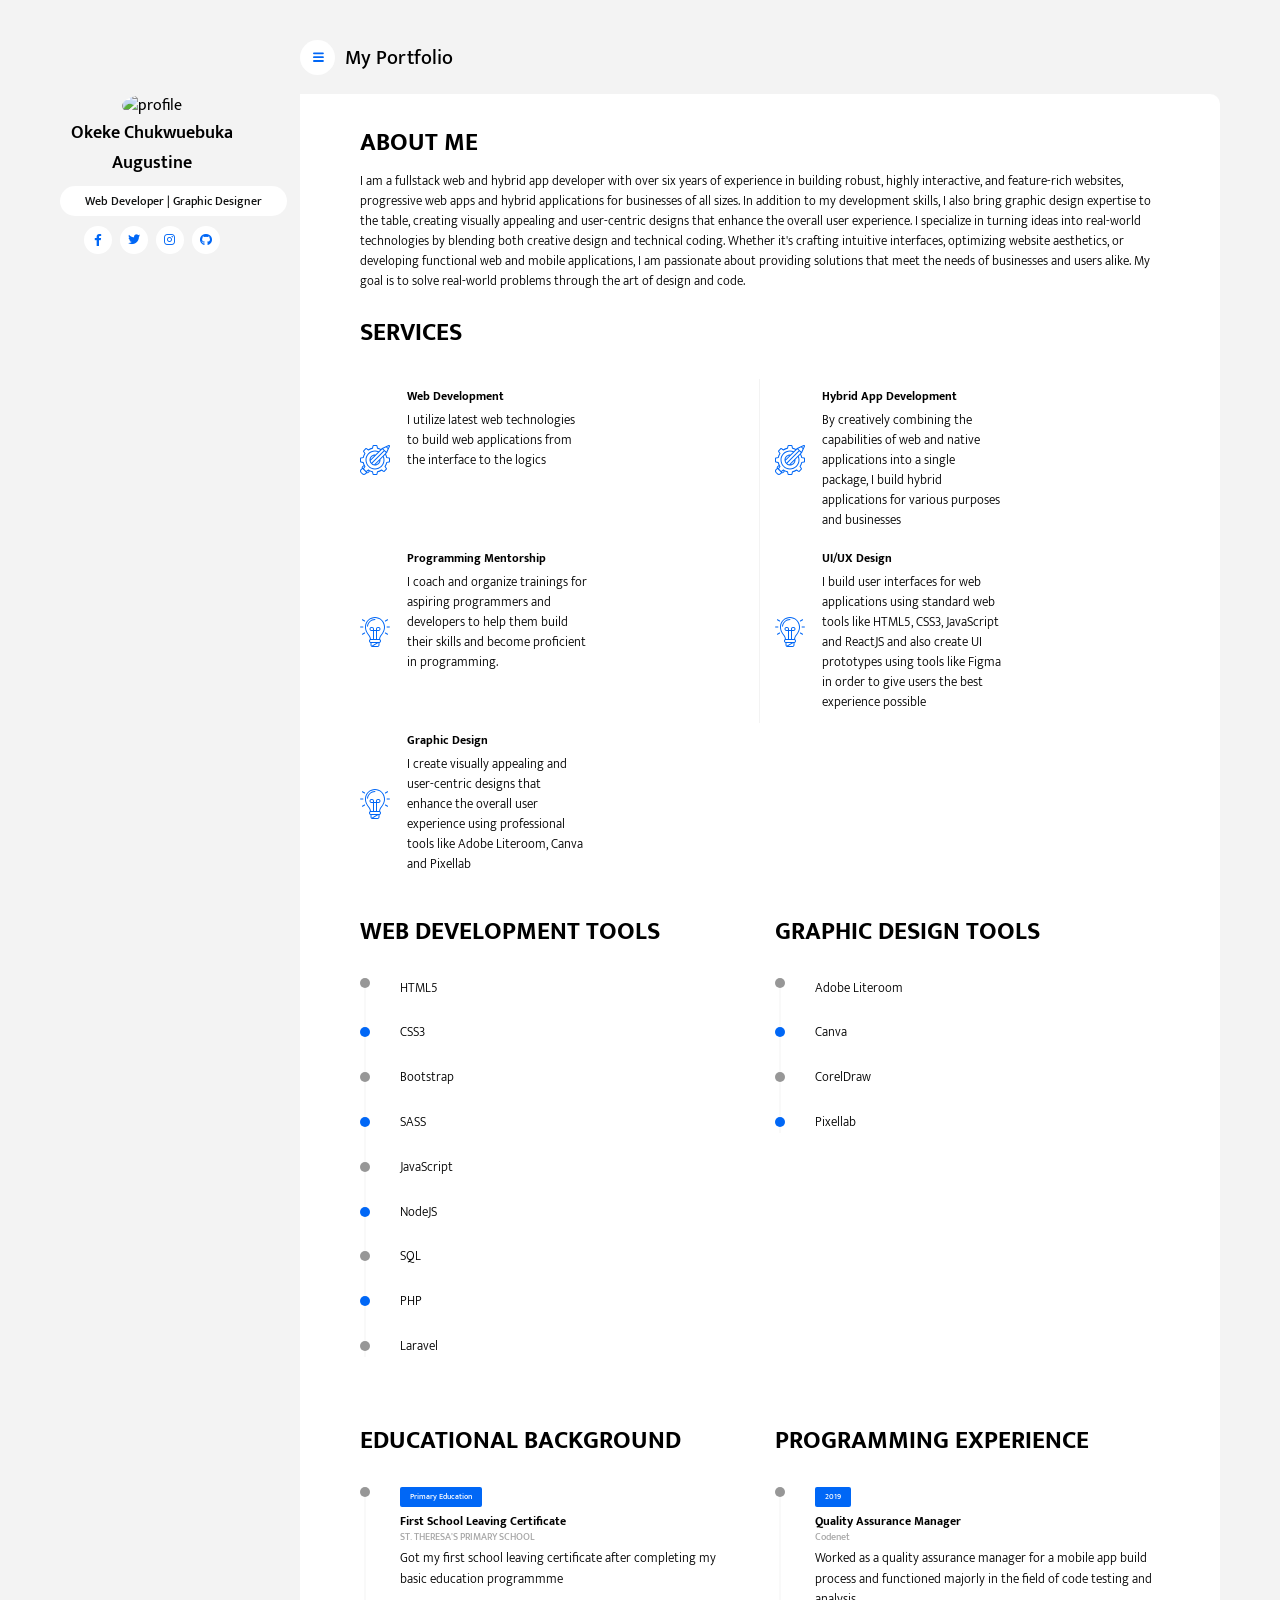
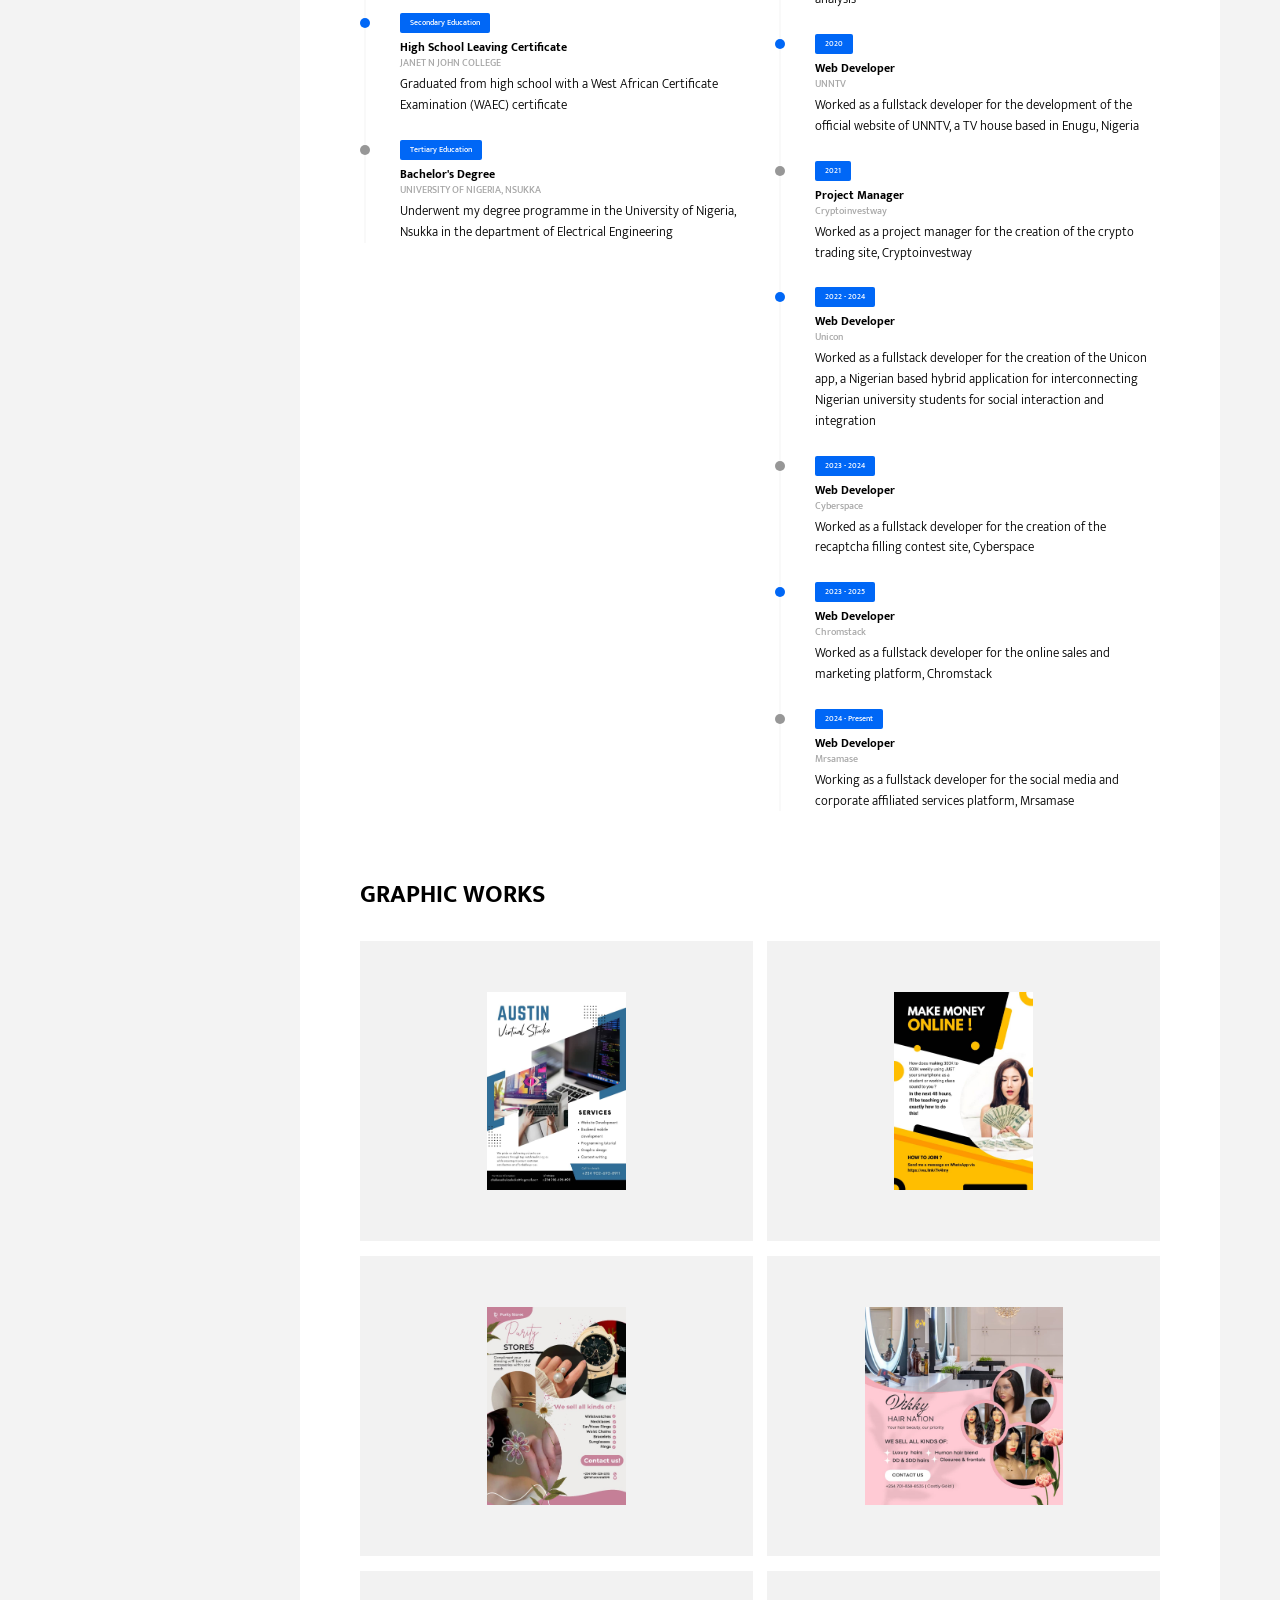
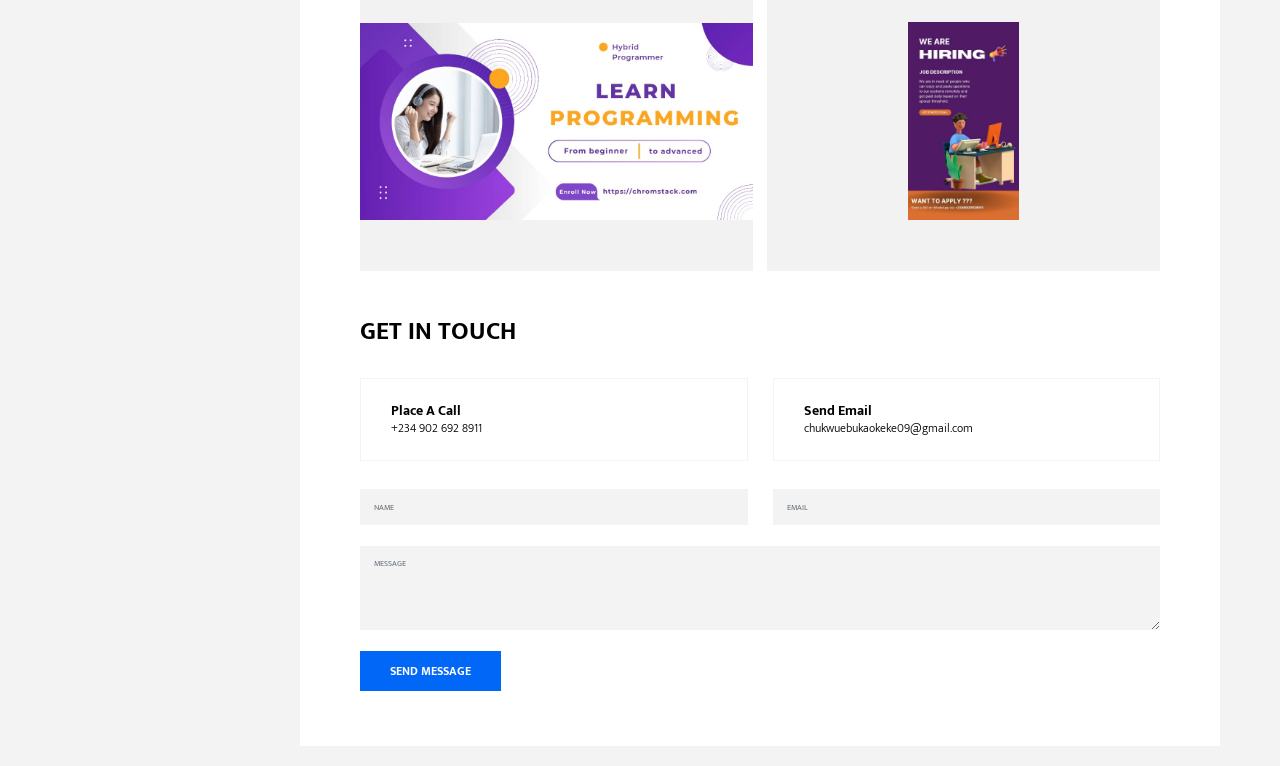
==== index.html @ deeb9d6b "Update index.html Updated minor details based on latest events" ====
<!DOCTYPE html>
<html lang="en">
<head>
    <meta charset="UTF-8">
    <meta name="viewport" content="width=device-width, initial-scale=1.0">
    <meta http-equiv="X-UA-Compatible" content="ie=edge">
    <title>Professional Portfolio</title>
    <link href="https://fonts.googleapis.com/css?family=Mukta:300,400,500,600,700&display=swap" rel="stylesheet">
    <link rel="stylesheet" href="https://cdnjs.cloudflare.com/ajax/libs/font-awesome/6.0.0-beta3/css/all.min.css">
    <link rel="stylesheet" href="assets/css/live-resume.css">
</head>
<body>
    <header>
        <!--<nav class="collapsible-nav" id="collapsible-nav">
            <a href="#!" class="nav-link active">PORTFOLIO</a>
            <a href="contact.html" class="nav-link">CONTACT</a>
        </nav>-->
        <button class="btn btn-menu-toggle btn-white rounded-circle" data-toggle="collapsible-nav"
            data-target="collapsible-nav"><img src="assets/images/hamburger.svg" alt="hamburger">
        </button>
        <h5>My Portfolio</h5>
    </header>
    <div class="content-wrapper">
        <aside>
            <div class="profile-img-wrapper">
                <img src="assets/images/profile.JPG" alt="profile">
            </div>
            <h1 class="profile-name">Okeke Chukwuebuka Augustine</h1>
            <div class="text-center">
                <span class="badge badge-white badge-pill profile-designation">Web Developer | Graphic Designer</span>
            </div>
            <nav class="social-links">
                <a href="https://www.facebook.com/chukwuebuka.okeke.7773?mibextid=ZbWKwL" class="social-link"><i class="fab fa-facebook-f"></i></a>
                <a href="https://x.com/iamaustin001?t=Gin5AHDVWJRyd0cVhaD4FA&s=08" class="social-link"><i class="fab fa-twitter"></i></a>
                <a href="https://www.instagram.com/austin_ads_?igsh=MW15Mmxmc3Jwc2JnMw==" class="social-link"><i class="fab fa-instagram"></i></a>
                <a href="https://d-exceptional.github.io/portfolio" class="social-link"><i class="fab fa-github"></i></a>
            </nav>
        </aside>
        <main>
            <section class="intro-section">
                <h2 class="section-title">About Me</h2>
                <p>
                    I am a fullstack web and hybrid app developer with over six years of experience in building robust, highly
                    interactive, and feature-rich websites, progressive web apps and hybrid applications for businesses of all sizes. In
                    addition to my development skills, I also bring graphic design expertise to the table, creating visually appealing and
                    user-centric designs that enhance the overall user experience.
                    
                    I specialize in turning ideas into real-world technologies by blending both creative design and technical coding.
                    Whether it's crafting intuitive interfaces, optimizing website aesthetics, or developing functional web and mobile
                    applications, I am passionate about providing solutions that meet the needs of businesses and users alike. My goal is to
                    solve real-world problems through the art of design and code.
               </p>
            </section>
            <section class="services-section">
                <!--<h6 class="section-subtitle">WHAT I DO</h6>-->
                <h2 class="section-title">SERVICES</h2>
                <div class="row">
                    <div class="media service-card col-lg-6">
                        <div class="service-icon">
                            <img src="assets/images/002-development.svg" alt="bulb">
                        </div>
                        <div class="media-body">
                            <h5 class="service-title">Web Development</h5>
                            <p class="service-description" style="font-size: 13px !important;">
                                I utilize latest web technologies to build web applications from the interface to the logics
            
                            </p>
                        </div>
                    </div>
                    <div class="media service-card col-lg-6">
                        <div class="service-icon">
                            <img src="assets/images/002-development.svg" alt="development">
                        </div>
                        <div class="media-body">
                            <h5 class="service-title">Hybrid App Development</h5>
                            <p class="service-description" style="font-size: 13px !important;">
                                By creatively combining the capabilities of web and native applications into a single package, I
                                build hybrid applications for various
                                purposes and businesses
                            </p>
                        </div>
                    </div>
                    <div class="media service-card col-lg-6">
                        <div class="service-icon">
                            <img src="assets/images/003-idea.svg" alt="development">
                        </div>
                        <div class="media-body">
                            <h5 class="service-title">Programming Mentorship</h5>
                            <p class="service-description" style="font-size: 13px !important;">
                                I coach and organize trainings for aspiring programmers and developers
                                to help them build their skills and become proficient in programming.
                            </p>
                        </div>
                    </div>
                    <div class="media service-card col-lg-6">
                        <div class="service-icon">
                            <img src="assets/images/003-idea.svg" alt="bulb">
                        </div>
                        <div class="media-body">
                            <h5 class="service-title">UI/UX Design</h5>
                            <p class="service-description" style="font-size: 13px !important;">
                                I build user interfaces for web applications using standard web tools like HTML5, CSS3, JavaScript
                                and ReactJS and also create
                                UI prototypes using tools like Figma in order to give users the best experience possible
                            </p>
                        </div>
                    </div>
                    <div class="media service-card col-lg-6">
                        <div class="service-icon">
                            <img src="assets/images/003-idea.svg" alt="bulb">
                        </div>
                        <div class="media-body">
                            <h5 class="service-title">Graphic Design</h5>
                            <p class="service-description" style="font-size: 13px !important;">
                                I create visually appealing and
                                user-centric designs that enhance the overall user experience using professional tools like Adobe
                                Literoom, Canva and Pixellab
                            </p>
                        </div>
                    </div>
                </div>
            </section>
            <section class="resume-section">
                <div class="row">
                    <div class="col-lg-6">
                        <h2 class="section-title">Web Development Tools</h2>
                        <ul class="time-line">
                            <li class="time-line-item">
                                <p class="time-line-item-content" style="font-size: 13px !important;">
                                  HTML5
                                </p>
                            </li>
                            <li class="time-line-item">
                                <p class="time-line-item-content" style="font-size: 13px !important;">
                                  CSS3
                                </p>
                            </li>
                            <li class="time-line-item">
                                <p class="time-line-item-content" style="font-size: 13px !important;">
                                   Bootstrap
                                </p>
                            </li>
                            <li class="time-line-item">
                                <p class="time-line-item-content" style="font-size: 13px !important;">
                                    SASS
                                </p>
                            </li>
                            <li class="time-line-item">
                                <p class="time-line-item-content" style="font-size: 13px !important;">
                                    JavaScript
                                </p>
                            </li>
                            <li class="time-line-item">
                                <p class="time-line-item-content" style="font-size: 13px !important;">
                                    NodeJS
                                </p>
                            </li>
                            <li class="time-line-item">
                                <p class="time-line-item-content" style="font-size: 13px !important;">
                                    SQL
                                </p>
                            </li>
                            <li class="time-line-item">
                                <p class="time-line-item-content" style="font-size: 13px !important;">
                                    PHP
                                </p>
                            </li>
                            <li class="time-line-item">
                                <p class="time-line-item-content" style="font-size: 13px !important;">
                                    Laravel
                                </p>
                            </li>
                        </ul>
                    </div>
                    <div class="col-lg-6">
                        <h2 class="section-title">Graphic Design Tools</h2>
                        <ul class="time-line">
                            <li class="time-line-item">
                                <p class="time-line-item-content" style="font-size: 13px !important;">
                                    Adobe Literoom
                                </p>
                            </li>
                            <li class="time-line-item">
                                <p class="time-line-item-content" style="font-size: 13px !important;">
                                    Canva
                                </p>
                            </li>
                            <li class="time-line-item">
                                <p class="time-line-item-content" style="font-size: 13px !important;">
                                   CorelDraw
                                </p>
                            </li>
                            <li class="time-line-item">
                                <p class="time-line-item-content" style="font-size: 13px !important;">
                                   Pixellab
                                </p>
                            </li>
                        </ul>
                    </div>
                </div>
            </section>
            <section class="resume-section">
                <div class="row">
                    <div class="col-lg-6">
                        <!--<h6 class="section-subtitle">RESUME</h6>-->
                        <h2 class="section-title">EDUCATIONAL Background</h2>
                        <ul class="time-line">
                            <li class="time-line-item">
                                <span class="badge badge-primary">Primary Education</span>
                                <h6 class="time-line-item-title">First School Leaving Certificate</h6>
                                <p class="time-line-item-subtitle">ST. THERESA'S PRIMARY SCHOOL</p>
                                <p class="time-line-item-content"  style="font-size: 13px !important;">
                                   Got my first school leaving certificate after
                                  completing my basic education programmme
                                </p>
                            </li>
                            <li class="time-line-item">
                                <span class="badge badge-primary">Secondary Education</span>
                                <h6 class="time-line-item-title">High School Leaving Certificate</h6>
                                <p class="time-line-item-subtitle">JANET N JOHN COLLEGE</p>
                                <p class="time-line-item-content"  style="font-size: 13px !important;">
                                   Graduated from high school with a West African Certificate
                                   Examination (WAEC) certificate
                                </p>
                            </li>
                            <li class="time-line-item">
                                <span class="badge badge-primary">Tertiary Education</span>
                                <h6 class="time-line-item-title">Bachelor's Degree</h6>
                                <p class="time-line-item-subtitle">UNIVERSITY OF NIGERIA, NSUKKA</p>
                                <p class="time-line-item-content"  style="font-size: 13px !important;">
                                   Underwent my degree programme in the 
                                   University of Nigeria, Nsukka in the department of Electrical Engineering
                                </p>
                            </li>
                        </ul>
                    </div>
                    <div class="col-lg-6">
                        <!--<h6 class="section-subtitle">RESUME</h6>-->
                        <h2 class="section-title">Programming Experience</h2>
                        <ul class="time-line">
                            <li class="time-line-item">
                                <span class="badge badge-primary">2019</span>
                                <h6 class="time-line-item-title">Quality Assurance Manager</h6>
                                <p class="time-line-item-subtitle">Codenet</p>
                                <p class="time-line-item-content" style="font-size: 13px !important;">
                                   Worked as a quality assurance manager for a mobile app build process
                                   and functioned majorly in the field of code testing and analysis
                               </p>
                            </li>
                            <li class="time-line-item">
                                <span class="badge badge-primary">2020</span>
                                <h6 class="time-line-item-title">Web Developer</h6>
                                <p class="time-line-item-subtitle">UNNTV</p>
                                <p class="time-line-item-content"  style="font-size: 13px !important;">
                                  Worked as a fullstack developer for the development of the 
                                  official website of UNNTV, a TV house based in Enugu, Nigeria
                                </p>
                            </li>
                            <li class="time-line-item">
                                <span class="badge badge-primary">2021</span>
                                <h6 class="time-line-item-title">Project Manager</h6>
                                <p class="time-line-item-subtitle">Cryptoinvestway</p>
                                <p class="time-line-item-content"  style="font-size: 13px !important;">
                                   Worked as a project manager for the creation of the crypto trading
                                   site, Cryptoinvestway
                                </p>
                            </li>
                            <li class="time-line-item">
                                <span class="badge badge-primary">2022 - 2024</span>
                                <h6 class="time-line-item-title">Web Developer</h6>
                                <p class="time-line-item-subtitle">Unicon</p>
                                <p class="time-line-item-content" style="font-size: 13px !important;">
                                    Worked as a fullstack developer for the creation of the Unicon app,
                                    a Nigerian based hybrid application for interconnecting Nigerian
                                    university students for social interaction and integration
                                </p>
                            </li>
                            <li class="time-line-item">
                                <span class="badge badge-primary">2023 - 2024</span>
                                <h6 class="time-line-item-title">Web Developer</h6>
                                <p class="time-line-item-subtitle">Cyberspace</p>
                                <p class="time-line-item-content"  style="font-size: 13px !important;">
                                    Worked as a fullstack developer for the creation of the 
                                    recaptcha filling contest site, Cyberspace
                                </p>
                            </li>
                            <li class="time-line-item">
                                <span class="badge badge-primary">2023 - 2025</span>
                                <h6 class="time-line-item-title">Web Developer</h6>
                                <p class="time-line-item-subtitle">Chromstack</p>
                                <p class="time-line-item-content" style="font-size: 13px !important;">
                                    Worked as a fullstack developer for the online sales and marketing platform, Chromstack
                                </p>
                            </li>
                            <li class="time-line-item">
                                <span class="badge badge-primary">2024 - Present</span>
                                <h6 class="time-line-item-title">Web Developer</h6>
                                <p class="time-line-item-subtitle">Mrsamase</p>
                                <p class="time-line-item-content" style="font-size: 13px !important;">
                                    Working as a fullstack developer for the social media and corporate affiliated services platform, Mrsamase
                                </p>
                            </li>
                        </ul>
                    </div>
                </div>
            </section>
            <section class="portfolio-section">
                <h2 class="section-title">Graphic WORKS</h2>
                <div class="portfolio-wrapper">
                    <figure class="portfolio-item hover-box">
                        <img src="assets/images/design-1.jpeg" alt="project" class="portfolio-item-img">
                        <figcaption class="portfolio-item-details overlay">
                            <h5 class="portfolio-item-title">PROJECT 01</h5>
                            <p class="portfolio-item-description">Branding, Services</p>
                        </figcaption>
                    </figure>
                    <figure class="portfolio-item hover-box">
                        <img src="assets/images/design-2.jpeg" alt="project" class="portfolio-item-img">
                        <figcaption class="portfolio-item-details overlay">
                            <h5 class="portfolio-item-title">PROJECT 02</h5>
                            <p class="portfolio-item-description">Branding, Marketing</p>
                        </figcaption>
                    </figure>
                    <figure class="portfolio-item hover-box">
                        <img src="assets/images/design-3.jpeg" alt="project" class="portfolio-item-img">
                        <figcaption class="portfolio-item-details overlay">
                            <h5 class="portfolio-item-title">PROJECT 03</h5>
                            <p class="portfolio-item-description">Branding, Accessories</p>
                        </figcaption>
                    </figure>
                    <figure class="portfolio-item hover-box">
                        <img src="assets/images/design-4.jpeg" alt="project" class="portfolio-item-img">
                        <figcaption class="portfolio-item-details overlay">
                            <h5 class="portfolio-item-title">PROJECT 04</h5>
                            <p class="portfolio-item-description">Branding, Hairs</p>
                        </figcaption>
                    </figure>
                    <figure class="portfolio-item hover-box">
                        <img src="assets/images/design-5.jpeg" alt="project" class="portfolio-item-img">
                        <figcaption class="portfolio-item-details overlay">
                            <h5 class="portfolio-item-title">PROJECT 05</h5>
                            <p class="portfolio-item-description">Branding, Tech</p>
                        </figcaption>
                    </figure>
                    <figure class="portfolio-item hover-box">
                        <img src="assets/images/design-6.jpeg" alt="project" class="portfolio-item-img">
                        <figcaption class="portfolio-item-details overlay">
                            <h5 class="portfolio-item-title">PROJECT 06</h5>
                            <p class="portfolio-item-description">Branding, Job</p>
                        </figcaption>
                    </figure>
                </div>
            </section>
            <section class="contact-section">
                <h2 class="section-title">GET IN TOUCH</h2>
                <div class="contact-cards-wrapper">
                    <div class="contact-card">
                        <h6 class="contact-card-title">Place A Call</h6>
                        <p class="contact-card-content">+234 902 692 8911</p>
                    </div>
                    <div class="contact-card">
                        <h6 class="contact-card-title">Send Email</h6>
                        <p class="contact-card-content">chukwuebukaokeke09@gmail.com</p>
                    </div>
                </div>
                <form action="#!" class="contact-form">
                    <div class="form-group form-group-name">
                      <label for="name" class="sr-only">Name</label>
                      <input type="text" name="name" id="name" class="form-control" placeholder="NAME">
                    </div>
                    <div class="form-group form-group-email">
                        <label for="email" class="sr-only">Email</label>
                        <input type="email" name="email" id="email" class="form-control" placeholder="EMAIL">
                    </div>
                    <div class="form-group">
                        <label for="message" class="sr-only">Message</label>
                        <textarea name="message" id="message" class="form-control" placeholder="MESSAGE" rows="5"></textarea>
                    </div>
                    <button type="submit" class="btn btn-primary form-submit-btn">SEND MESSAGE</button>
                </form>
            </section>
            <!--<footer>Live Resume @ <a href="https://www.bootstrapdash.com" target="_blank" rel="noopener noreferrer">BootstrapDash</a>. All Rights Reserved 2020</footer>-->
        </main>
    </div>
    <script src="https://code.jquery.com/jquery-3.6.0.min.js"></script>
    <script src="https://cdnjs.cloudflare.com/ajax/libs/popper.js/2.11.6/umd/popper.min.js"></script>
    <script src="https://stackpath.bootstrapcdn.com/bootstrap/4.5.2/js/bootstrap.min.js"></script>
    <script src="assets/js/live-resume.js"></script>
</body>

</html>
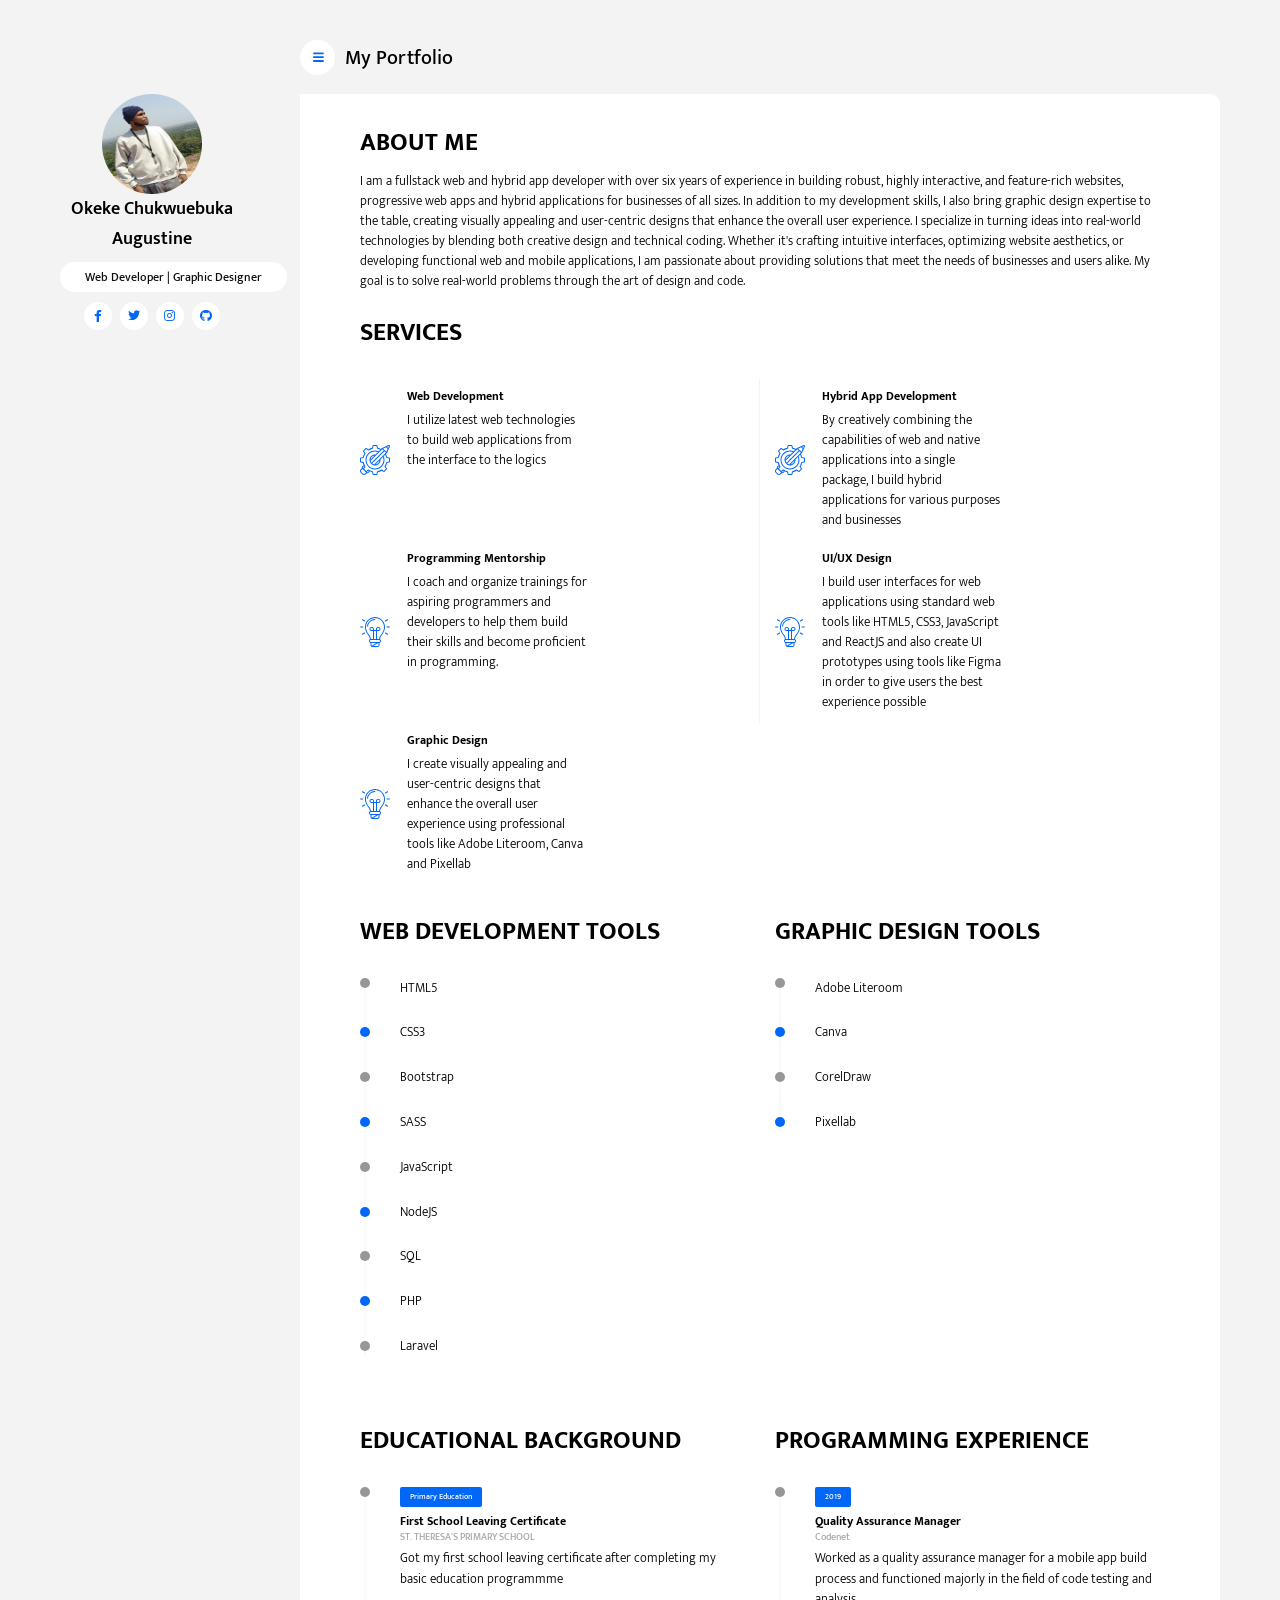
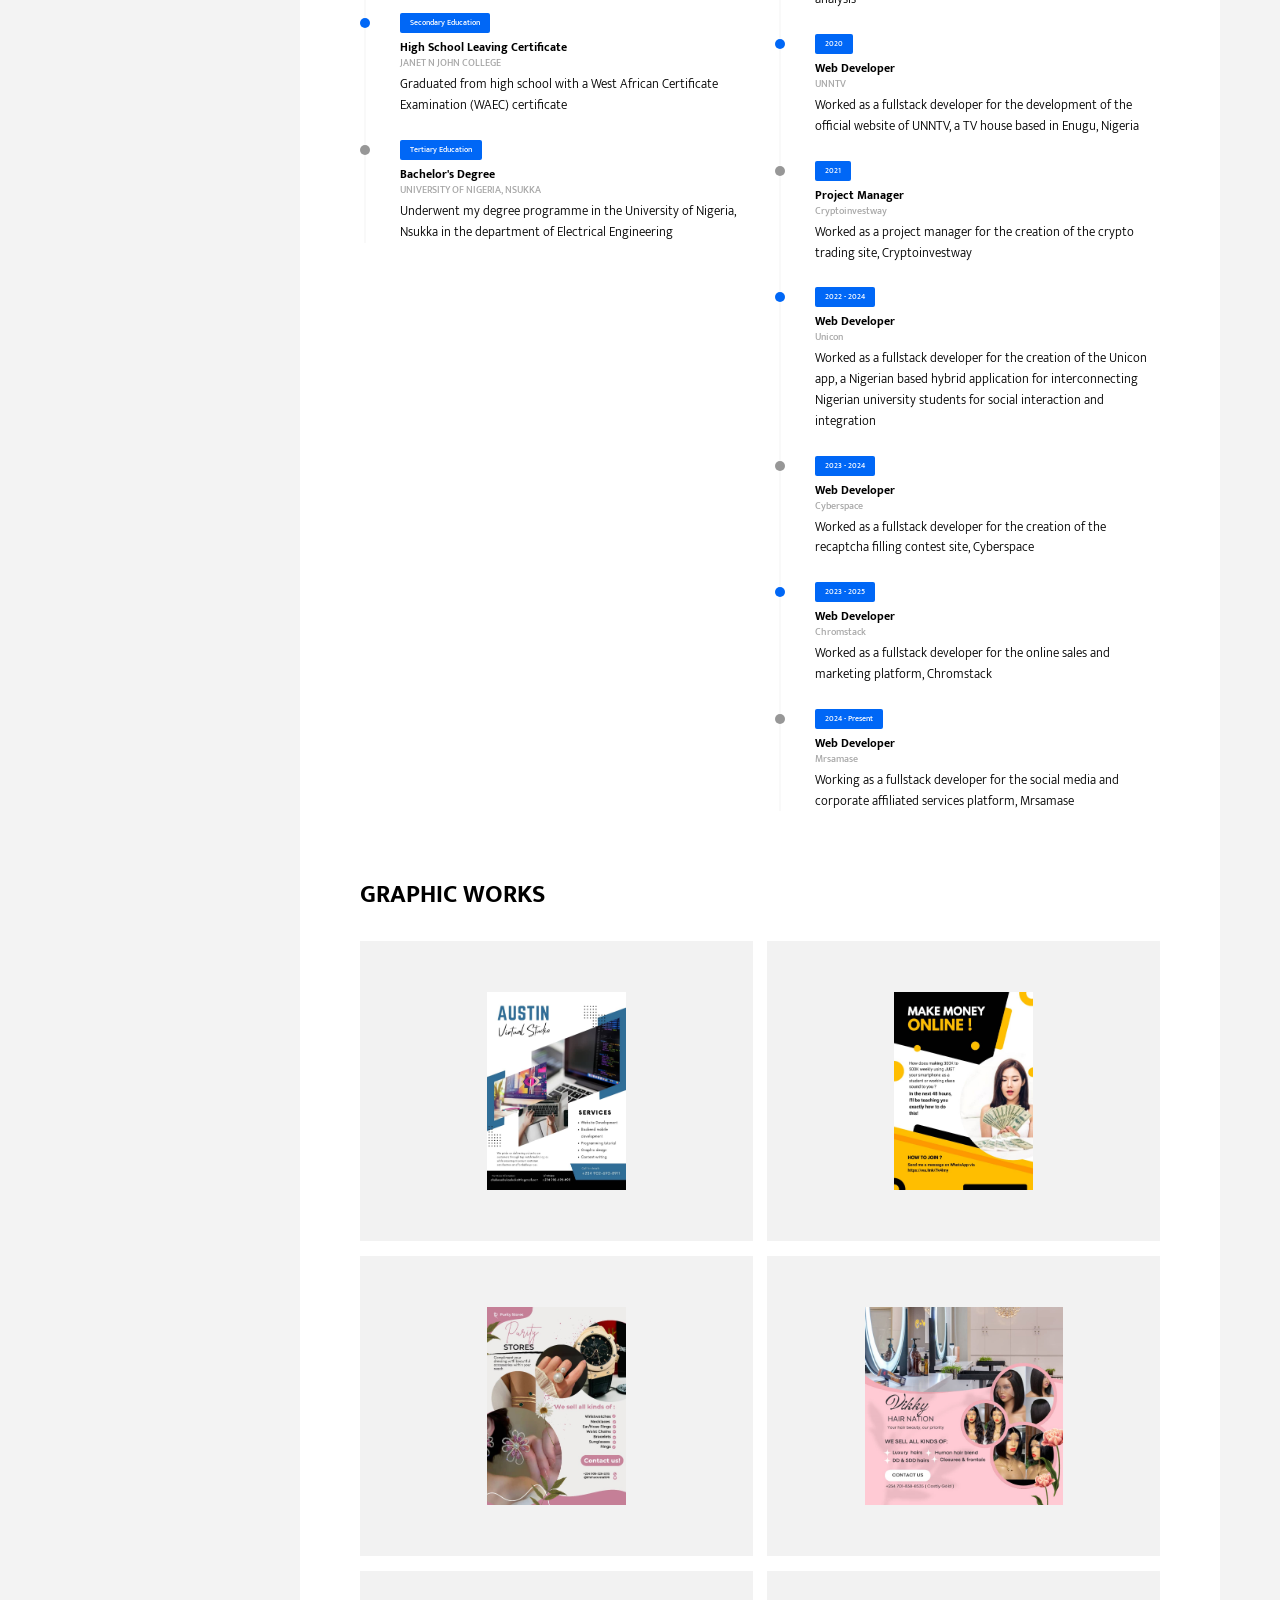
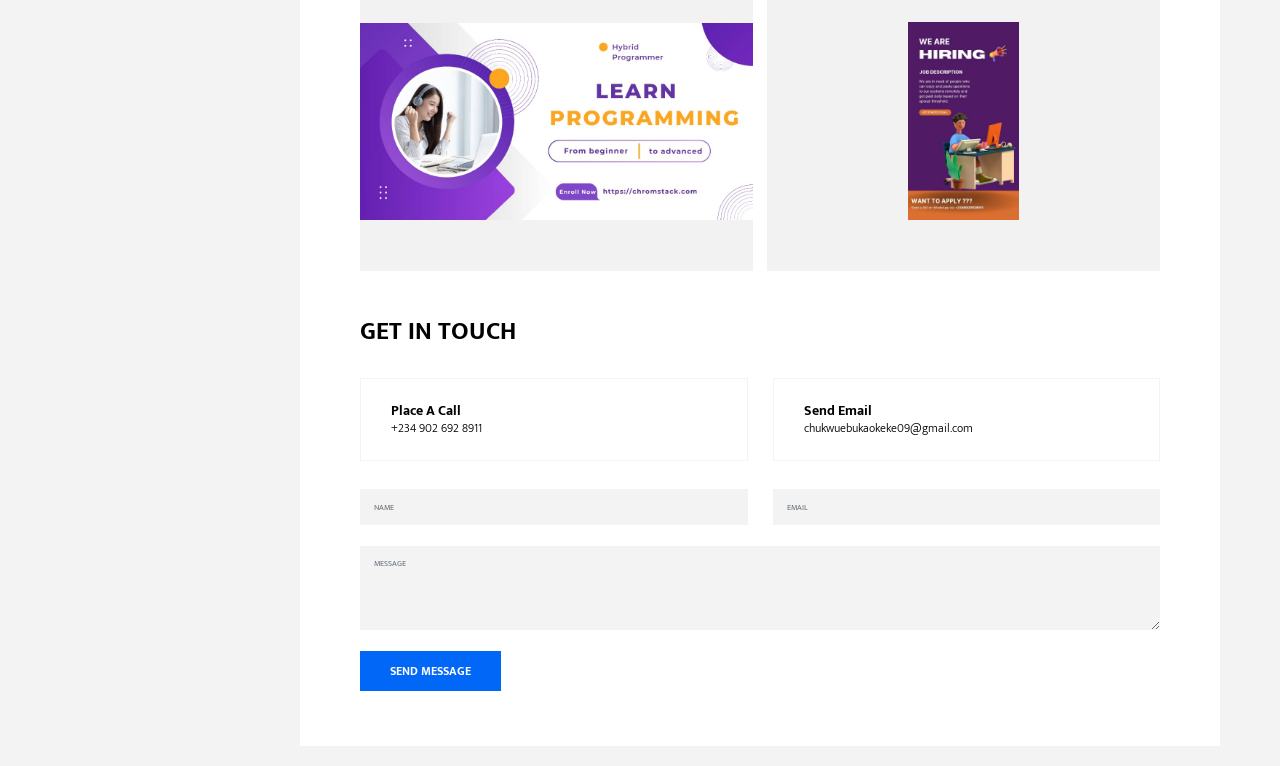
==== commit 5c038185: "Update index.html Minor fix on filename" ====
--- a/index.html
+++ b/index.html
@@ -23,7 +23,7 @@
     <div class="content-wrapper">
         <aside>
             <div class="profile-img-wrapper">
-                <img src="assets/images/profile.JPG" alt="profile">
+                <img src="assets/images/profile.jpg" alt="profile">
             </div>
             <h1 class="profile-name">Okeke Chukwuebuka Augustine</h1>
             <div class="text-center">
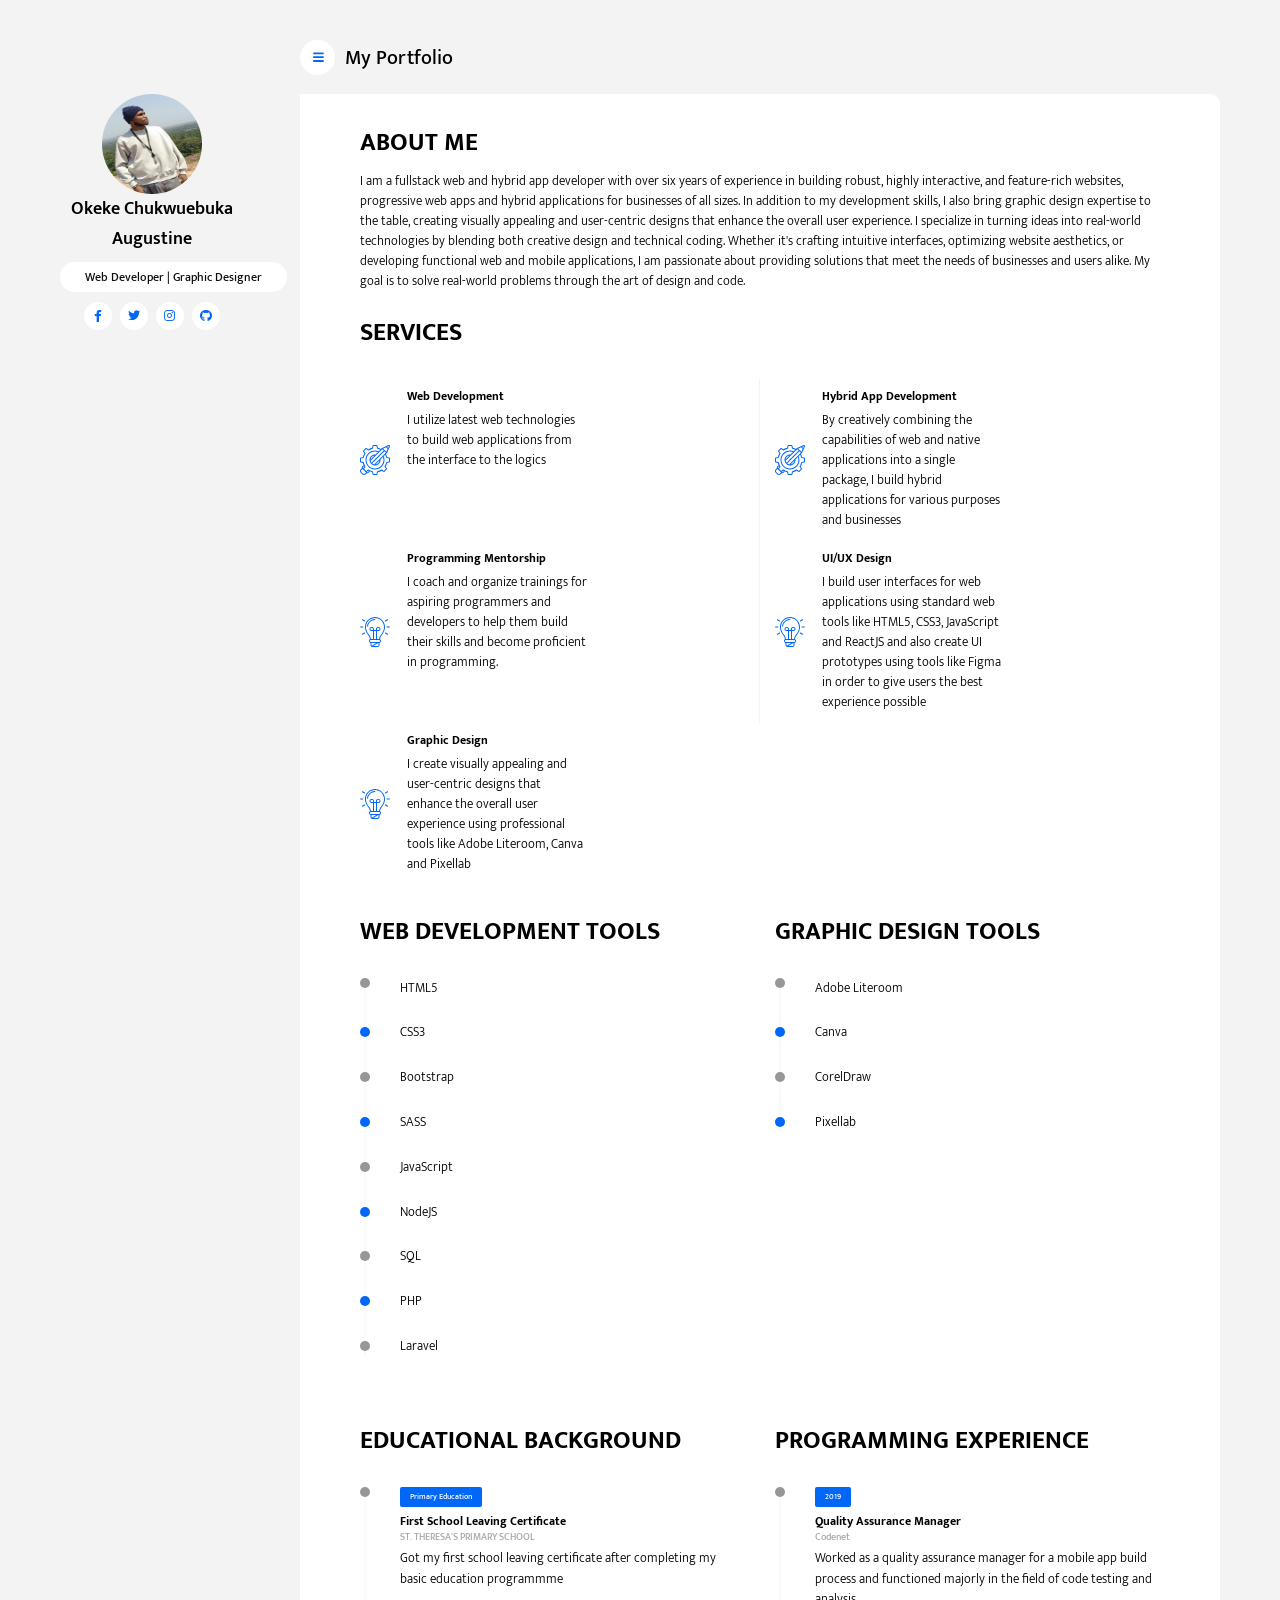
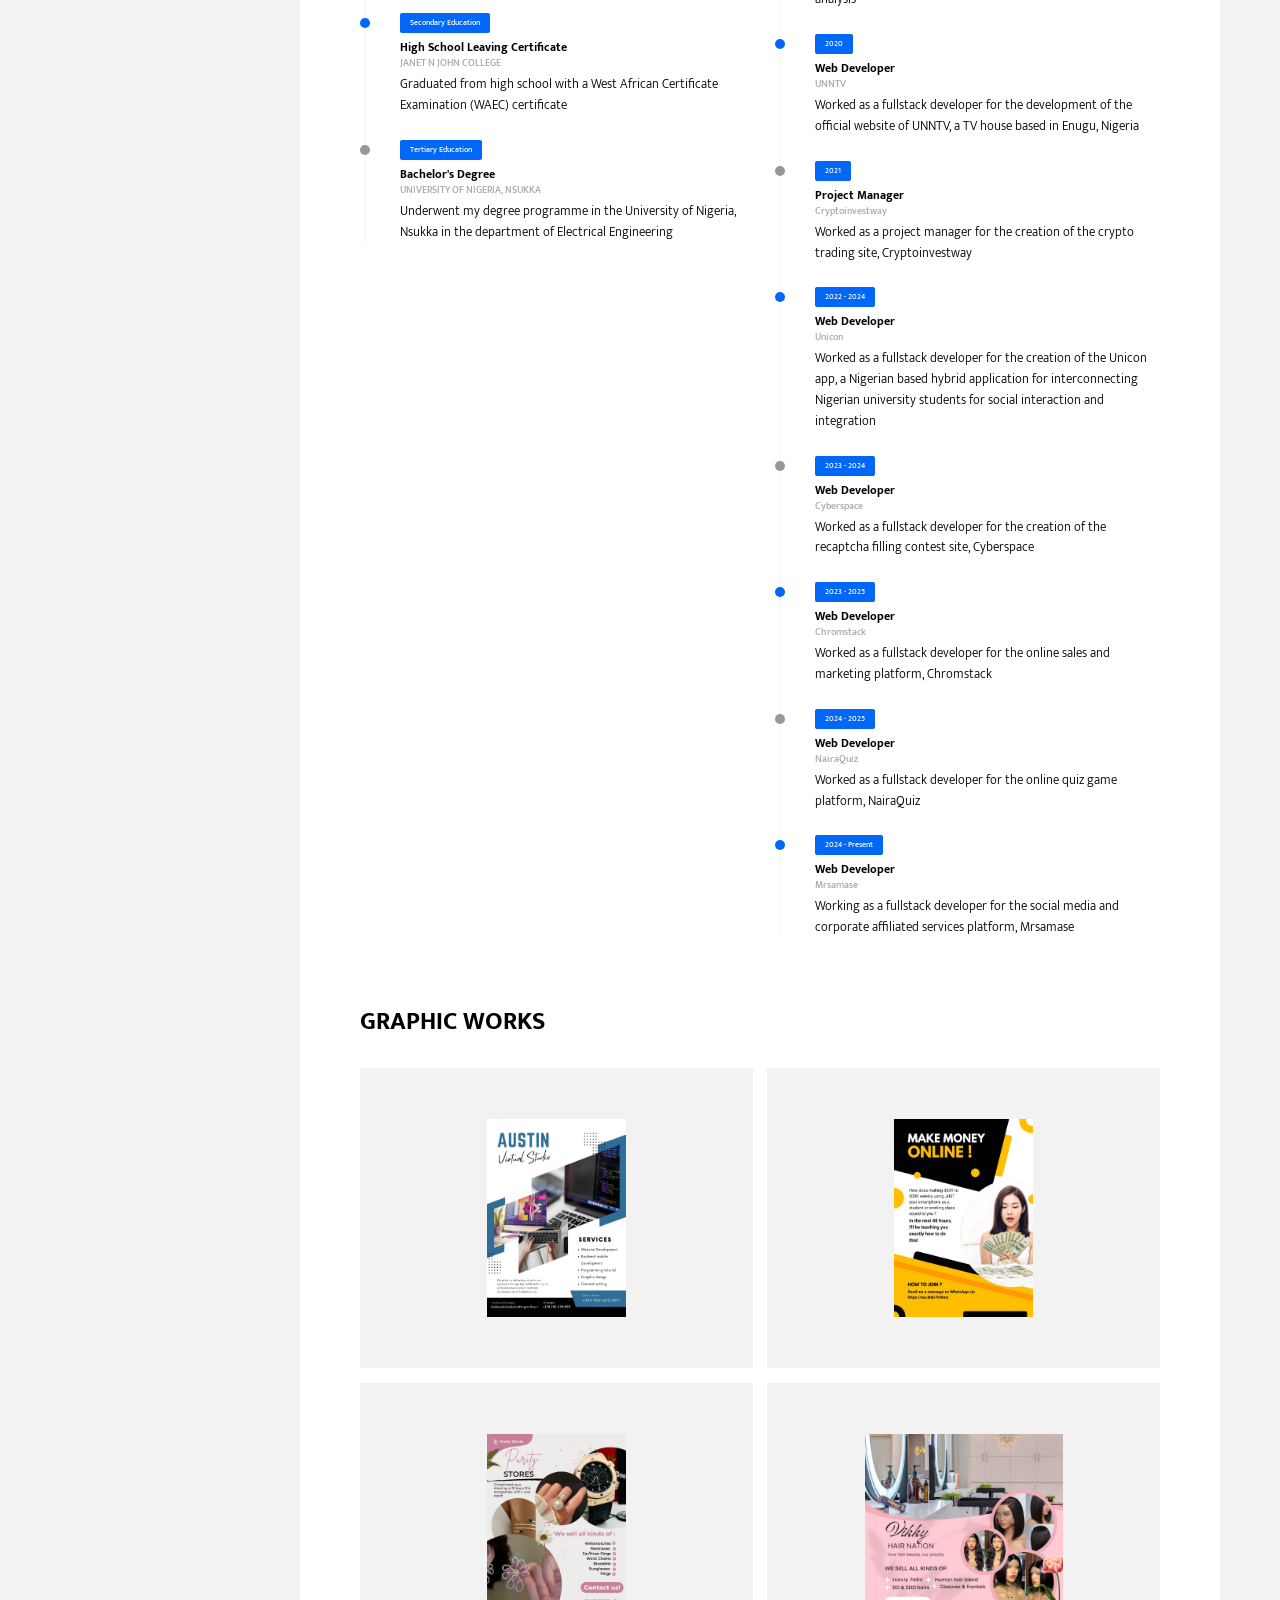
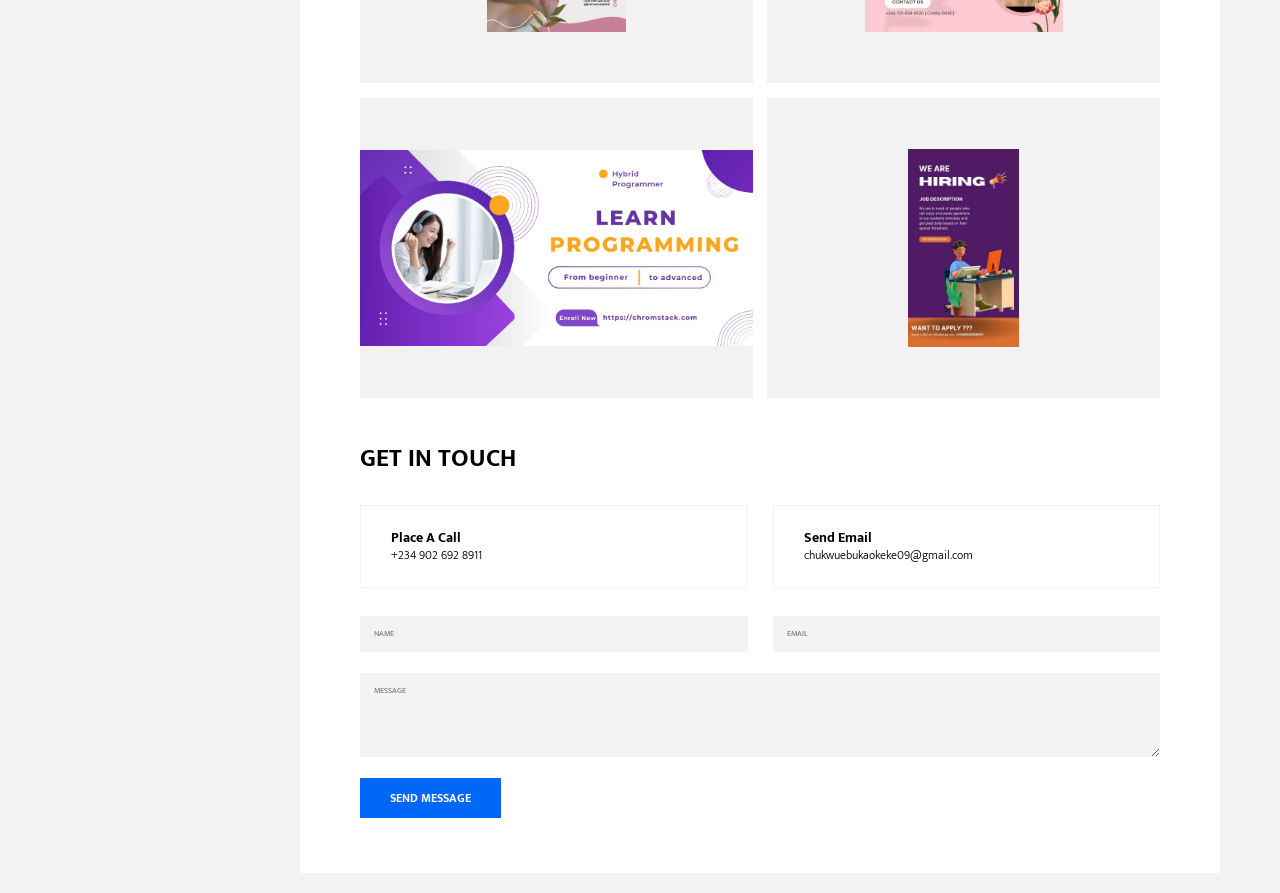
==== commit ae8f20d3: "Update index.html Minor work update" ====
--- a/index.html
+++ b/index.html
@@ -292,6 +292,14 @@
                                     Worked as a fullstack developer for the online sales and marketing platform, Chromstack
                                 </p>
                             </li>
+                             <li class="time-line-item">
+                                <span class="badge badge-primary">2024 - 2025</span>
+                                <h6 class="time-line-item-title">Web Developer</h6>
+                                <p class="time-line-item-subtitle">NairaQuiz</p>
+                                <p class="time-line-item-content" style="font-size: 13px !important;">
+                                    Worked as a fullstack developer for the online quiz game platform, NairaQuiz
+                                </p>
+                            </li>
                             <li class="time-line-item">
                                 <span class="badge badge-primary">2024 - Present</span>
                                 <h6 class="time-line-item-title">Web Developer</h6>
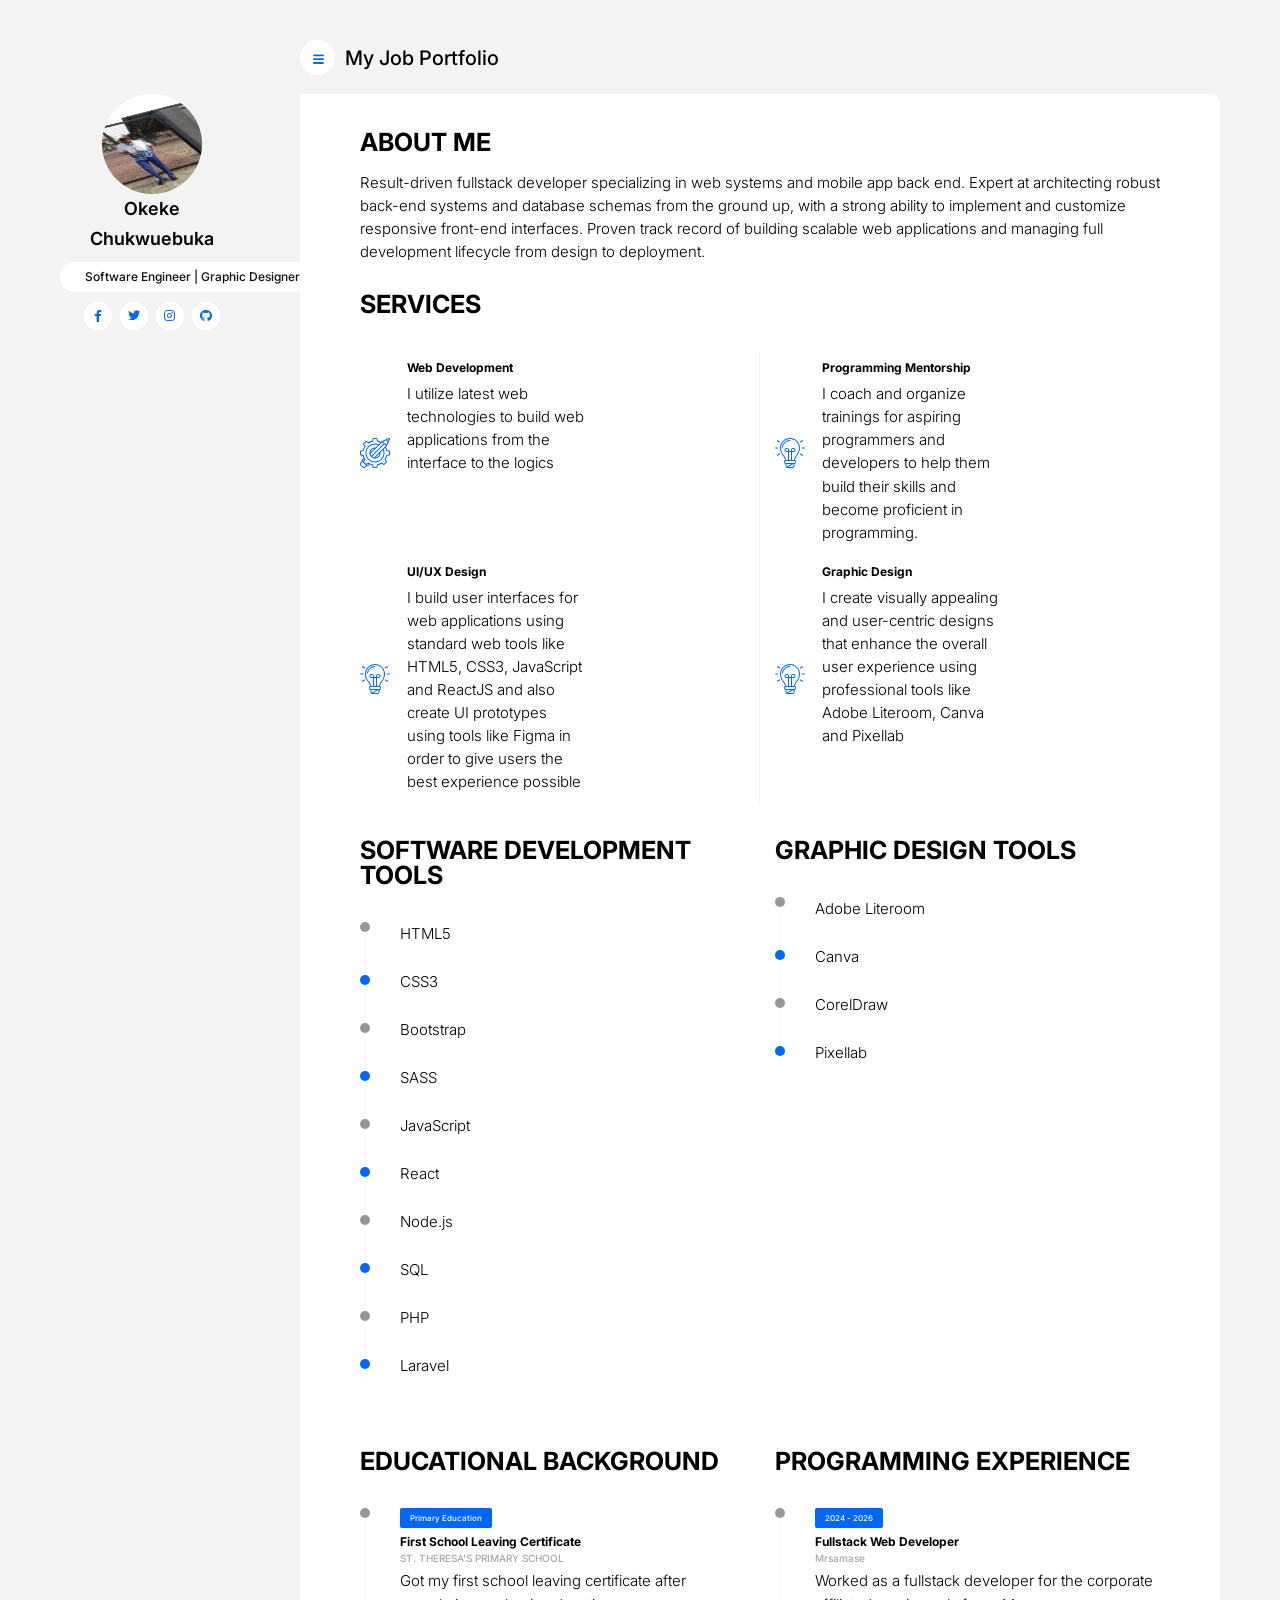
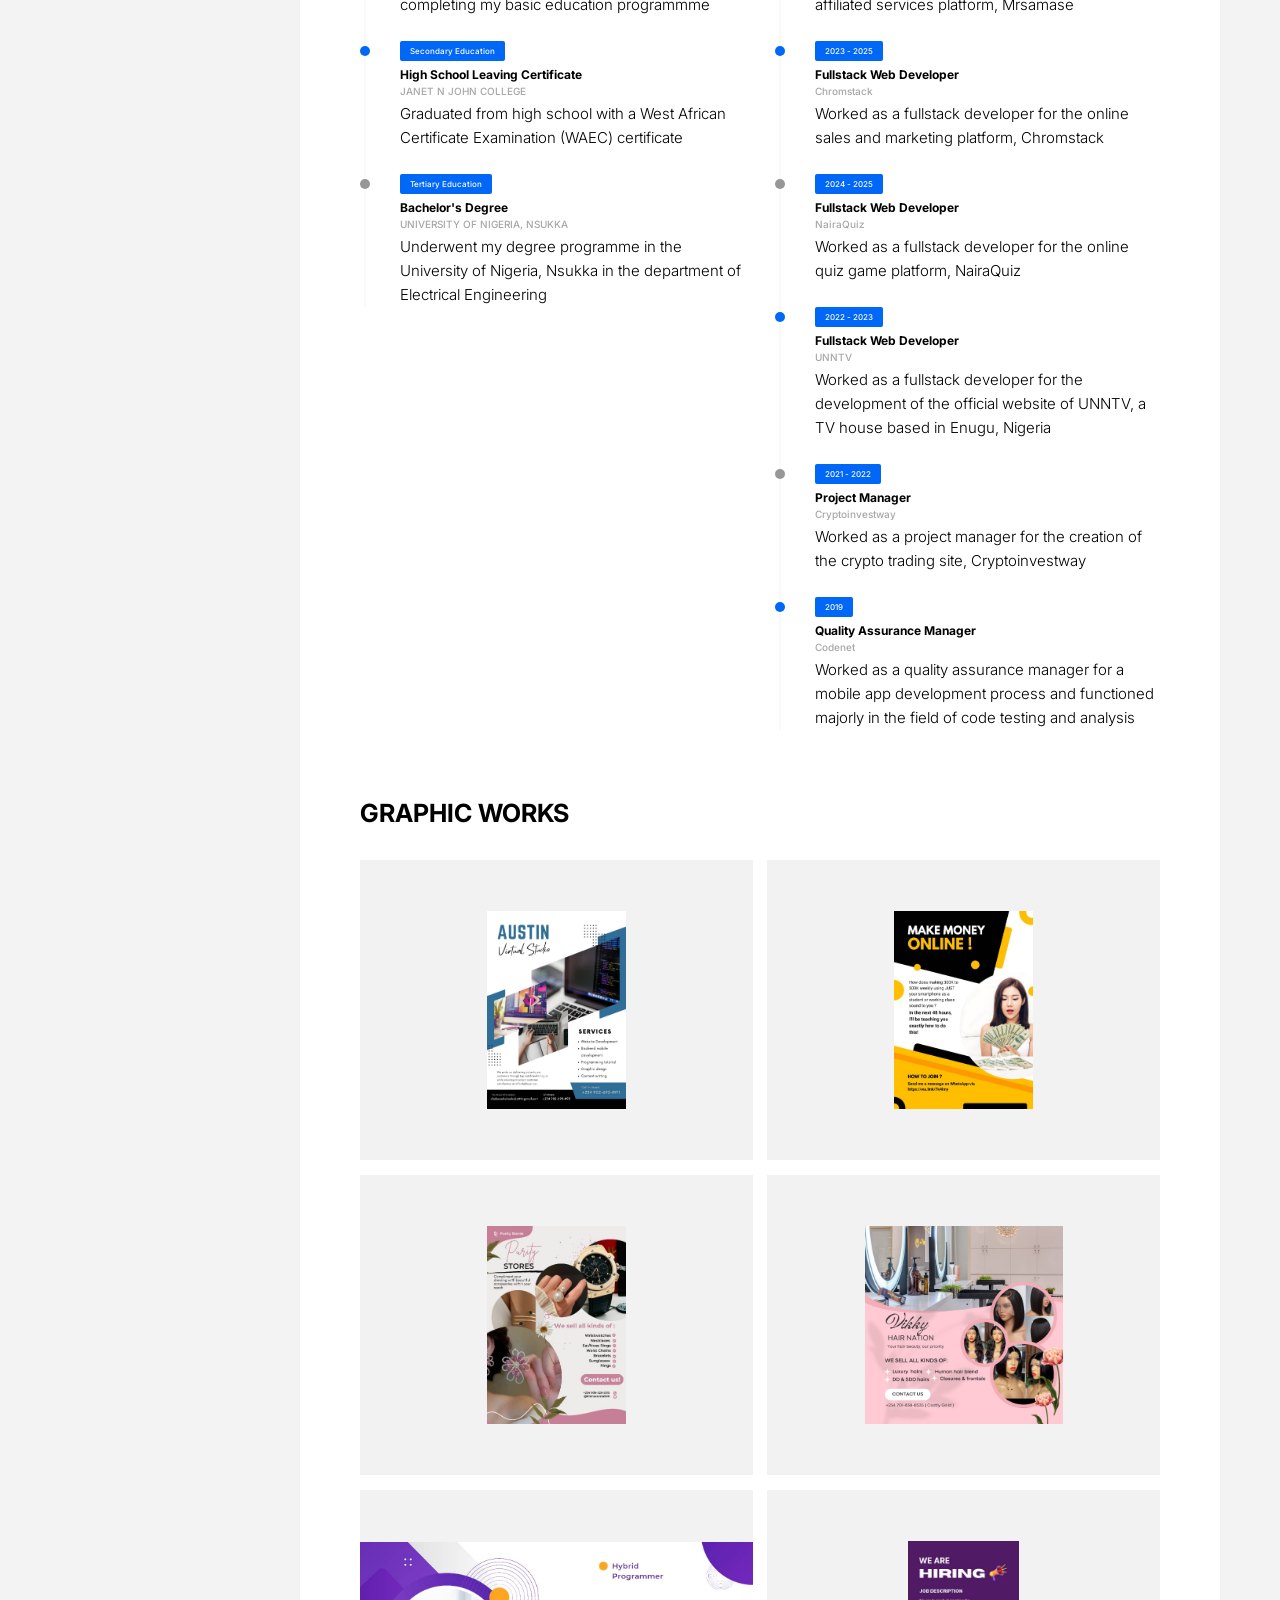
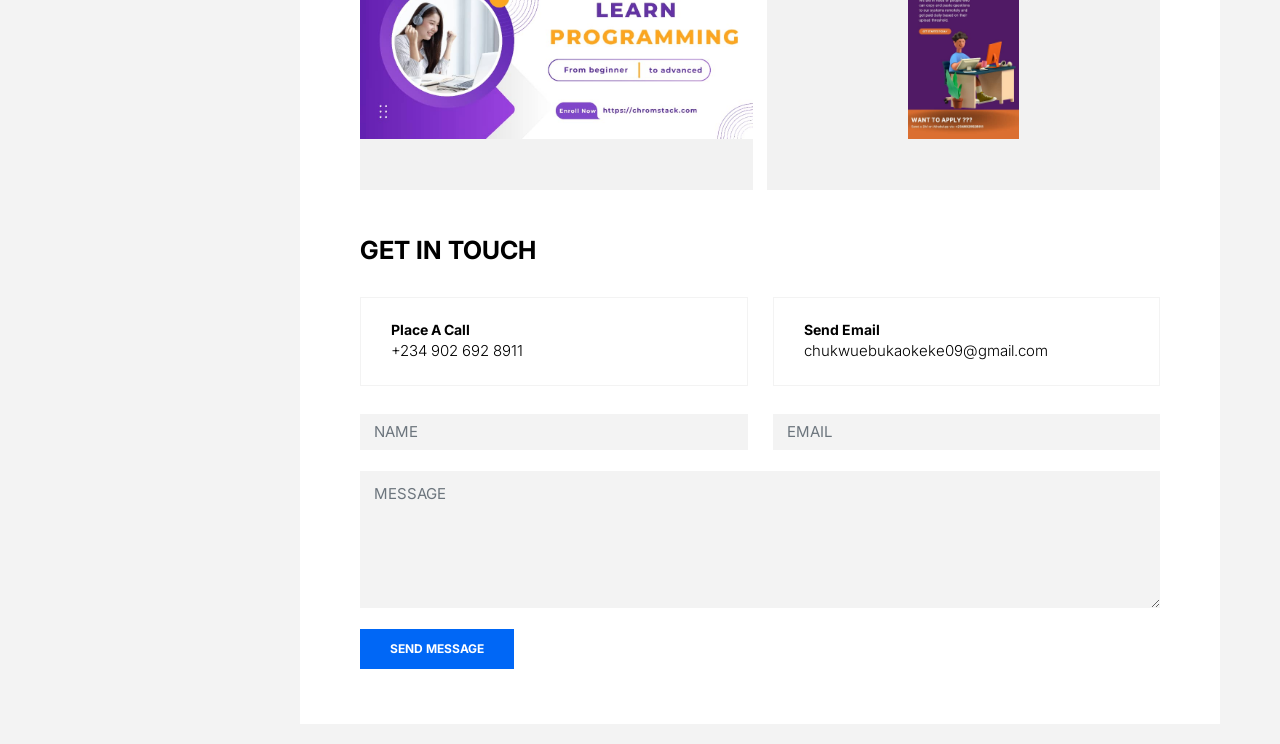
==== commit 18722bb9: "Initial commit" ====
--- a/index.html
+++ b/index.html
@@ -1,33 +1,31 @@
 <!DOCTYPE html>
 <html lang="en">
+
 <head>
     <meta charset="UTF-8">
     <meta name="viewport" content="width=device-width, initial-scale=1.0">
     <meta http-equiv="X-UA-Compatible" content="ie=edge">
     <title>Professional Portfolio</title>
-    <link href="https://fonts.googleapis.com/css?family=Mukta:300,400,500,600,700&display=swap" rel="stylesheet">
+    <link href="https://fonts.googleapis.com/css?family=Inter:300,400,500,600,700&display=swap" rel="stylesheet">
     <link rel="stylesheet" href="https://cdnjs.cloudflare.com/ajax/libs/font-awesome/6.0.0-beta3/css/all.min.css">
-    <link rel="stylesheet" href="assets/css/live-resume.css">
+    <link rel="stylesheet" href="assets/css/resume.css">
 </head>
+
 <body>
     <header>
-        <!--<nav class="collapsible-nav" id="collapsible-nav">
-            <a href="#!" class="nav-link active">PORTFOLIO</a>
-            <a href="contact.html" class="nav-link">CONTACT</a>
-        </nav>-->
         <button class="btn btn-menu-toggle btn-white rounded-circle" data-toggle="collapsible-nav"
             data-target="collapsible-nav"><img src="assets/images/hamburger.svg" alt="hamburger">
         </button>
-        <h5>My Portfolio</h5>
+        <h5>My Job Portfolio</h5>
     </header>
     <div class="content-wrapper">
         <aside>
             <div class="profile-img-wrapper">
-                <img src="assets/images/profile.jpg" alt="profile">
+                <img src="assets/images/profile-2.jpeg" alt="profile">
             </div>
-            <h1 class="profile-name">Okeke Chukwuebuka Augustine</h1>
+            <h1 class="profile-name">Okeke Chukwuebuka</h1>
             <div class="text-center">
-                <span class="badge badge-white badge-pill profile-designation">Web Developer | Graphic Designer</span>
+                <span class="badge badge-white badge-pill profile-designation">Software Engineer | Graphic Designer</span>
             </div>
             <nav class="social-links">
                 <a href="https://www.facebook.com/chukwuebuka.okeke.7773?mibextid=ZbWKwL" class="social-link"><i class="fab fa-facebook-f"></i></a>
@@ -39,17 +37,13 @@
         <main>
             <section class="intro-section">
                 <h2 class="section-title">About Me</h2>
-                <p>
-                    I am a fullstack web and hybrid app developer with over six years of experience in building robust, highly
-                    interactive, and feature-rich websites, progressive web apps and hybrid applications for businesses of all sizes. In
-                    addition to my development skills, I also bring graphic design expertise to the table, creating visually appealing and
-                    user-centric designs that enhance the overall user experience.
-                    
-                    I specialize in turning ideas into real-world technologies by blending both creative design and technical coding.
-                    Whether it's crafting intuitive interfaces, optimizing website aesthetics, or developing functional web and mobile
-                    applications, I am passionate about providing solutions that meet the needs of businesses and users alike. My goal is to
-                    solve real-world problems through the art of design and code.
-               </p>
+                <p style="font-size: 15px !important;">
+                    Result-driven fullstack developer specializing in web systems and mobile app back end.
+                    Expert at architecting robust back-end systems and database schemas from the ground up, with a
+                    strong ability to implement and customize responsive front-end interfaces.
+                    Proven track record of building scalable web applications and managing full development lifecycle
+                    from design to deployment.
+                </p>
             </section>
             <section class="services-section">
                 <!--<h6 class="section-subtitle">WHAT I DO</h6>-->
@@ -61,22 +55,10 @@
                         </div>
                         <div class="media-body">
                             <h5 class="service-title">Web Development</h5>
-                            <p class="service-description" style="font-size: 13px !important;">
-                                I utilize latest web technologies to build web applications from the interface to the logics
-            
-                            </p>
-                        </div>
-                    </div>
-                    <div class="media service-card col-lg-6">
-                        <div class="service-icon">
-                            <img src="assets/images/002-development.svg" alt="development">
-                        </div>
-                        <div class="media-body">
-                            <h5 class="service-title">Hybrid App Development</h5>
-                            <p class="service-description" style="font-size: 13px !important;">
-                                By creatively combining the capabilities of web and native applications into a single package, I
-                                build hybrid applications for various
-                                purposes and businesses
+                            <p class="service-description" style="font-size: 15px !important;">
+                                I utilize latest web technologies to build web applications from the interface to the
+                                logics
+
                             </p>
                         </div>
                     </div>
@@ -86,7 +68,7 @@
                         </div>
                         <div class="media-body">
                             <h5 class="service-title">Programming Mentorship</h5>
-                            <p class="service-description" style="font-size: 13px !important;">
+                            <p class="service-description" style="font-size: 15px !important;">
                                 I coach and organize trainings for aspiring programmers and developers
                                 to help them build their skills and become proficient in programming.
                             </p>
@@ -98,8 +80,9 @@
                         </div>
                         <div class="media-body">
                             <h5 class="service-title">UI/UX Design</h5>
-                            <p class="service-description" style="font-size: 13px !important;">
-                                I build user interfaces for web applications using standard web tools like HTML5, CSS3, JavaScript
+                            <p class="service-description" style="font-size: 15px !important;">
+                                I build user interfaces for web applications using standard web tools like HTML5, CSS3,
+                                JavaScript
                                 and ReactJS and also create
                                 UI prototypes using tools like Figma in order to give users the best experience possible
                             </p>
@@ -111,9 +94,10 @@
                         </div>
                         <div class="media-body">
                             <h5 class="service-title">Graphic Design</h5>
-                            <p class="service-description" style="font-size: 13px !important;">
+                            <p class="service-description" style="font-size: 15px !important;">
                                 I create visually appealing and
-                                user-centric designs that enhance the overall user experience using professional tools like Adobe
+                                user-centric designs that enhance the overall user experience using professional tools
+                                like Adobe
                                 Literoom, Canva and Pixellab
                             </p>
                         </div>
@@ -123,50 +107,55 @@
             <section class="resume-section">
                 <div class="row">
                     <div class="col-lg-6">
-                        <h2 class="section-title">Web Development Tools</h2>
+                        <h2 class="section-title">Software Development Tools</h2>
                         <ul class="time-line">
                             <li class="time-line-item">
-                                <p class="time-line-item-content" style="font-size: 13px !important;">
-                                  HTML5
-                                </p>
-                            </li>
-                            <li class="time-line-item">
-                                <p class="time-line-item-content" style="font-size: 13px !important;">
-                                  CSS3
-                                </p>
-                            </li>
-                            <li class="time-line-item">
-                                <p class="time-line-item-content" style="font-size: 13px !important;">
-                                   Bootstrap
-                                </p>
-                            </li>
-                            <li class="time-line-item">
-                                <p class="time-line-item-content" style="font-size: 13px !important;">
+                                <p class="time-line-item-content" style="font-size: 15px !important;">
+                                    HTML5
+                                </p>
+                            </li>
+                            <li class="time-line-item">
+                                <p class="time-line-item-content" style="font-size: 15px !important;">
+                                    CSS3
+                                </p>
+                            </li>
+                            <li class="time-line-item">
+                                <p class="time-line-item-content" style="font-size: 15px !important;">
+                                    Bootstrap
+                                </p>
+                            </li>
+                            <li class="time-line-item">
+                                <p class="time-line-item-content" style="font-size: 15px !important;">
                                     SASS
                                 </p>
                             </li>
                             <li class="time-line-item">
-                                <p class="time-line-item-content" style="font-size: 13px !important;">
+                                <p class="time-line-item-content" style="font-size: 15px !important;">
                                     JavaScript
                                 </p>
                             </li>
                             <li class="time-line-item">
-                                <p class="time-line-item-content" style="font-size: 13px !important;">
-                                    NodeJS
-                                </p>
-                            </li>
-                            <li class="time-line-item">
-                                <p class="time-line-item-content" style="font-size: 13px !important;">
+                                <p class="time-line-item-content" style="font-size: 15px !important;">
+                                    React
+                                </p>
+                            </li>
+                            <li class="time-line-item">
+                                <p class="time-line-item-content" style="font-size: 15px !important;">
+                                    Node.js
+                                </p>
+                            </li>
+                            <li class="time-line-item">
+                                <p class="time-line-item-content" style="font-size: 15px !important;">
                                     SQL
                                 </p>
                             </li>
                             <li class="time-line-item">
-                                <p class="time-line-item-content" style="font-size: 13px !important;">
+                                <p class="time-line-item-content" style="font-size: 15px !important;">
                                     PHP
                                 </p>
                             </li>
                             <li class="time-line-item">
-                                <p class="time-line-item-content" style="font-size: 13px !important;">
+                                <p class="time-line-item-content" style="font-size: 15px !important;">
                                     Laravel
                                 </p>
                             </li>
@@ -176,23 +165,23 @@
                         <h2 class="section-title">Graphic Design Tools</h2>
                         <ul class="time-line">
                             <li class="time-line-item">
-                                <p class="time-line-item-content" style="font-size: 13px !important;">
+                                <p class="time-line-item-content" style="font-size: 15px !important;">
                                     Adobe Literoom
                                 </p>
                             </li>
                             <li class="time-line-item">
-                                <p class="time-line-item-content" style="font-size: 13px !important;">
+                                <p class="time-line-item-content" style="font-size: 15px !important;">
                                     Canva
                                 </p>
                             </li>
                             <li class="time-line-item">
-                                <p class="time-line-item-content" style="font-size: 13px !important;">
-                                   CorelDraw
-                                </p>
-                            </li>
-                            <li class="time-line-item">
-                                <p class="time-line-item-content" style="font-size: 13px !important;">
-                                   Pixellab
+                                <p class="time-line-item-content" style="font-size: 15px !important;">
+                                    CorelDraw
+                                </p>
+                            </li>
+                            <li class="time-line-item">
+                                <p class="time-line-item-content" style="font-size: 15px !important;">
+                                    Pixellab
                                 </p>
                             </li>
                         </ul>
@@ -209,27 +198,27 @@
                                 <span class="badge badge-primary">Primary Education</span>
                                 <h6 class="time-line-item-title">First School Leaving Certificate</h6>
                                 <p class="time-line-item-subtitle">ST. THERESA'S PRIMARY SCHOOL</p>
-                                <p class="time-line-item-content"  style="font-size: 13px !important;">
-                                   Got my first school leaving certificate after
-                                  completing my basic education programmme
+                                <p class="time-line-item-content" style="font-size: 15px !important;">
+                                    Got my first school leaving certificate after
+                                    completing my basic education programmme
                                 </p>
                             </li>
                             <li class="time-line-item">
                                 <span class="badge badge-primary">Secondary Education</span>
                                 <h6 class="time-line-item-title">High School Leaving Certificate</h6>
                                 <p class="time-line-item-subtitle">JANET N JOHN COLLEGE</p>
-                                <p class="time-line-item-content"  style="font-size: 13px !important;">
-                                   Graduated from high school with a West African Certificate
-                                   Examination (WAEC) certificate
+                                <p class="time-line-item-content" style="font-size: 15px !important;">
+                                    Graduated from high school with a West African Certificate
+                                    Examination (WAEC) certificate
                                 </p>
                             </li>
                             <li class="time-line-item">
                                 <span class="badge badge-primary">Tertiary Education</span>
                                 <h6 class="time-line-item-title">Bachelor's Degree</h6>
                                 <p class="time-line-item-subtitle">UNIVERSITY OF NIGERIA, NSUKKA</p>
-                                <p class="time-line-item-content"  style="font-size: 13px !important;">
-                                   Underwent my degree programme in the 
-                                   University of Nigeria, Nsukka in the department of Electrical Engineering
+                                <p class="time-line-item-content" style="font-size: 15px !important;">
+                                    Underwent my degree programme in the
+                                    University of Nigeria, Nsukka in the department of Electrical Engineering
                                 </p>
                             </li>
                         </ul>
@@ -239,75 +228,59 @@
                         <h2 class="section-title">Programming Experience</h2>
                         <ul class="time-line">
                             <li class="time-line-item">
+                                <span class="badge badge-primary">2024 - 2026</span>
+                                <h6 class="time-line-item-title">Fullstack Web Developer</h6>
+                                <p class="time-line-item-subtitle">Mrsamase</p>
+                                <p class="time-line-item-content" style="font-size: 15px !important;">
+                                    Worked as a fullstack developer for the corporate affiliated services platform,
+                                    Mrsamase
+                                </p>
+                            </li>
+                            <li class="time-line-item">
+                                <span class="badge badge-primary">2023 - 2025</span>
+                                <h6 class="time-line-item-title">Fullstack Web Developer</h6>
+                                <p class="time-line-item-subtitle">Chromstack</p>
+                                <p class="time-line-item-content" style="font-size: 15px !important;">
+                                    Worked as a fullstack developer for the online sales and marketing platform,
+                                    Chromstack
+                                </p>
+                            </li>
+                            <li class="time-line-item">
+                                <span class="badge badge-primary">2024 - 2025</span>
+                                <h6 class="time-line-item-title">Fullstack Web Developer</h6>
+                                <p class="time-line-item-subtitle">NairaQuiz</p>
+                                <p class="time-line-item-content" style="font-size: 15px !important;">
+                                    Worked as a fullstack developer for the online quiz game platform, NairaQuiz
+                                </p>
+                            </li>
+                            <li class="time-line-item">
+                                <span class="badge badge-primary">2022 - 2023</span>
+                                <h6 class="time-line-item-title">Fullstack Web Developer</h6>
+                                <p class="time-line-item-subtitle">UNNTV</p>
+                                <p class="time-line-item-content" style="font-size: 15px !important;">
+                                    Worked as a fullstack developer for the development of the
+                                    official website of UNNTV, a TV house based in Enugu, Nigeria
+                                </p>
+                            </li>
+                            <li class="time-line-item">
+                                <span class="badge badge-primary">2021 - 2022</span>
+                                <h6 class="time-line-item-title">Project Manager</h6>
+                                <p class="time-line-item-subtitle">Cryptoinvestway</p>
+                                <p class="time-line-item-content" style="font-size: 15px !important;">
+                                    Worked as a project manager for the creation of the crypto trading
+                                    site, Cryptoinvestway
+                                </p>
+                            </li>
+                            <li class="time-line-item">
                                 <span class="badge badge-primary">2019</span>
                                 <h6 class="time-line-item-title">Quality Assurance Manager</h6>
                                 <p class="time-line-item-subtitle">Codenet</p>
-                                <p class="time-line-item-content" style="font-size: 13px !important;">
-                                   Worked as a quality assurance manager for a mobile app build process
-                                   and functioned majorly in the field of code testing and analysis
-                               </p>
-                            </li>
-                            <li class="time-line-item">
-                                <span class="badge badge-primary">2020</span>
-                                <h6 class="time-line-item-title">Web Developer</h6>
-                                <p class="time-line-item-subtitle">UNNTV</p>
-                                <p class="time-line-item-content"  style="font-size: 13px !important;">
-                                  Worked as a fullstack developer for the development of the 
-                                  official website of UNNTV, a TV house based in Enugu, Nigeria
-                                </p>
-                            </li>
-                            <li class="time-line-item">
-                                <span class="badge badge-primary">2021</span>
-                                <h6 class="time-line-item-title">Project Manager</h6>
-                                <p class="time-line-item-subtitle">Cryptoinvestway</p>
-                                <p class="time-line-item-content"  style="font-size: 13px !important;">
-                                   Worked as a project manager for the creation of the crypto trading
-                                   site, Cryptoinvestway
-                                </p>
-                            </li>
-                            <li class="time-line-item">
-                                <span class="badge badge-primary">2022 - 2024</span>
-                                <h6 class="time-line-item-title">Web Developer</h6>
-                                <p class="time-line-item-subtitle">Unicon</p>
-                                <p class="time-line-item-content" style="font-size: 13px !important;">
-                                    Worked as a fullstack developer for the creation of the Unicon app,
-                                    a Nigerian based hybrid application for interconnecting Nigerian
-                                    university students for social interaction and integration
-                                </p>
-                            </li>
-                            <li class="time-line-item">
-                                <span class="badge badge-primary">2023 - 2024</span>
-                                <h6 class="time-line-item-title">Web Developer</h6>
-                                <p class="time-line-item-subtitle">Cyberspace</p>
-                                <p class="time-line-item-content"  style="font-size: 13px !important;">
-                                    Worked as a fullstack developer for the creation of the 
-                                    recaptcha filling contest site, Cyberspace
-                                </p>
-                            </li>
-                            <li class="time-line-item">
-                                <span class="badge badge-primary">2023 - 2025</span>
-                                <h6 class="time-line-item-title">Web Developer</h6>
-                                <p class="time-line-item-subtitle">Chromstack</p>
-                                <p class="time-line-item-content" style="font-size: 13px !important;">
-                                    Worked as a fullstack developer for the online sales and marketing platform, Chromstack
-                                </p>
-                            </li>
-                             <li class="time-line-item">
-                                <span class="badge badge-primary">2024 - 2025</span>
-                                <h6 class="time-line-item-title">Web Developer</h6>
-                                <p class="time-line-item-subtitle">NairaQuiz</p>
-                                <p class="time-line-item-content" style="font-size: 13px !important;">
-                                    Worked as a fullstack developer for the online quiz game platform, NairaQuiz
-                                </p>
-                            </li>
-                            <li class="time-line-item">
-                                <span class="badge badge-primary">2024 - Present</span>
-                                <h6 class="time-line-item-title">Web Developer</h6>
-                                <p class="time-line-item-subtitle">Mrsamase</p>
-                                <p class="time-line-item-content" style="font-size: 13px !important;">
-                                    Working as a fullstack developer for the social media and corporate affiliated services platform, Mrsamase
-                                </p>
-                            </li>
+                                <p class="time-line-item-content" style="font-size: 15px !important;">
+                                    Worked as a quality assurance manager for a mobile app development process
+                                    and functioned majorly in the field of code testing and analysis
+                                </p>
+                            </li>
+
                         </ul>
                     </div>
                 </div>
@@ -364,25 +337,26 @@
                 <div class="contact-cards-wrapper">
                     <div class="contact-card">
                         <h6 class="contact-card-title">Place A Call</h6>
-                        <p class="contact-card-content">+234 902 692 8911</p>
+                        <p class="contact-card-content" style="font-size: 15px !important;">+234 902 692 8911</p>
                     </div>
                     <div class="contact-card">
                         <h6 class="contact-card-title">Send Email</h6>
-                        <p class="contact-card-content">chukwuebukaokeke09@gmail.com</p>
+                        <p class="contact-card-content" style="font-size: 15px !important;">chukwuebukaokeke09@gmail.com</p>
                     </div>
                 </div>
                 <form action="#!" class="contact-form">
                     <div class="form-group form-group-name">
-                      <label for="name" class="sr-only">Name</label>
-                      <input type="text" name="name" id="name" class="form-control" placeholder="NAME">
+                        <label for="name" class="sr-only">Name</label>
+                        <input type="text" name="name" id="name" class="form-control" placeholder="NAME" style="font-size: 15px !important;" required>
                     </div>
                     <div class="form-group form-group-email">
                         <label for="email" class="sr-only">Email</label>
-                        <input type="email" name="email" id="email" class="form-control" placeholder="EMAIL">
+                        <input type="email" name="email" id="email" class="form-control" placeholder="EMAIL" style="font-size: 15px !important;" required>
                     </div>
                     <div class="form-group">
                         <label for="message" class="sr-only">Message</label>
-                        <textarea name="message" id="message" class="form-control" placeholder="MESSAGE" rows="5"></textarea>
+                        <textarea name="message" id="message" class="form-control" placeholder="MESSAGE"
+                            rows="5" style="font-size: 15px !important;" required></textarea>
                     </div>
                     <button type="submit" class="btn btn-primary form-submit-btn">SEND MESSAGE</button>
                 </form>
@@ -390,10 +364,10 @@
             <!--<footer>Live Resume @ <a href="https://www.bootstrapdash.com" target="_blank" rel="noopener noreferrer">BootstrapDash</a>. All Rights Reserved 2020</footer>-->
         </main>
     </div>
-    <script src="https://code.jquery.com/jquery-3.6.0.min.js"></script>
+    <script src="assets/js/jquery-3.6.4.min.js"></script>
     <script src="https://cdnjs.cloudflare.com/ajax/libs/popper.js/2.11.6/umd/popper.min.js"></script>
     <script src="https://stackpath.bootstrapcdn.com/bootstrap/4.5.2/js/bootstrap.min.js"></script>
-    <script src="assets/js/live-resume.js"></script>
+    <script src="assets/js/resume.js"></script>
 </body>
 
-</html>
+</html>
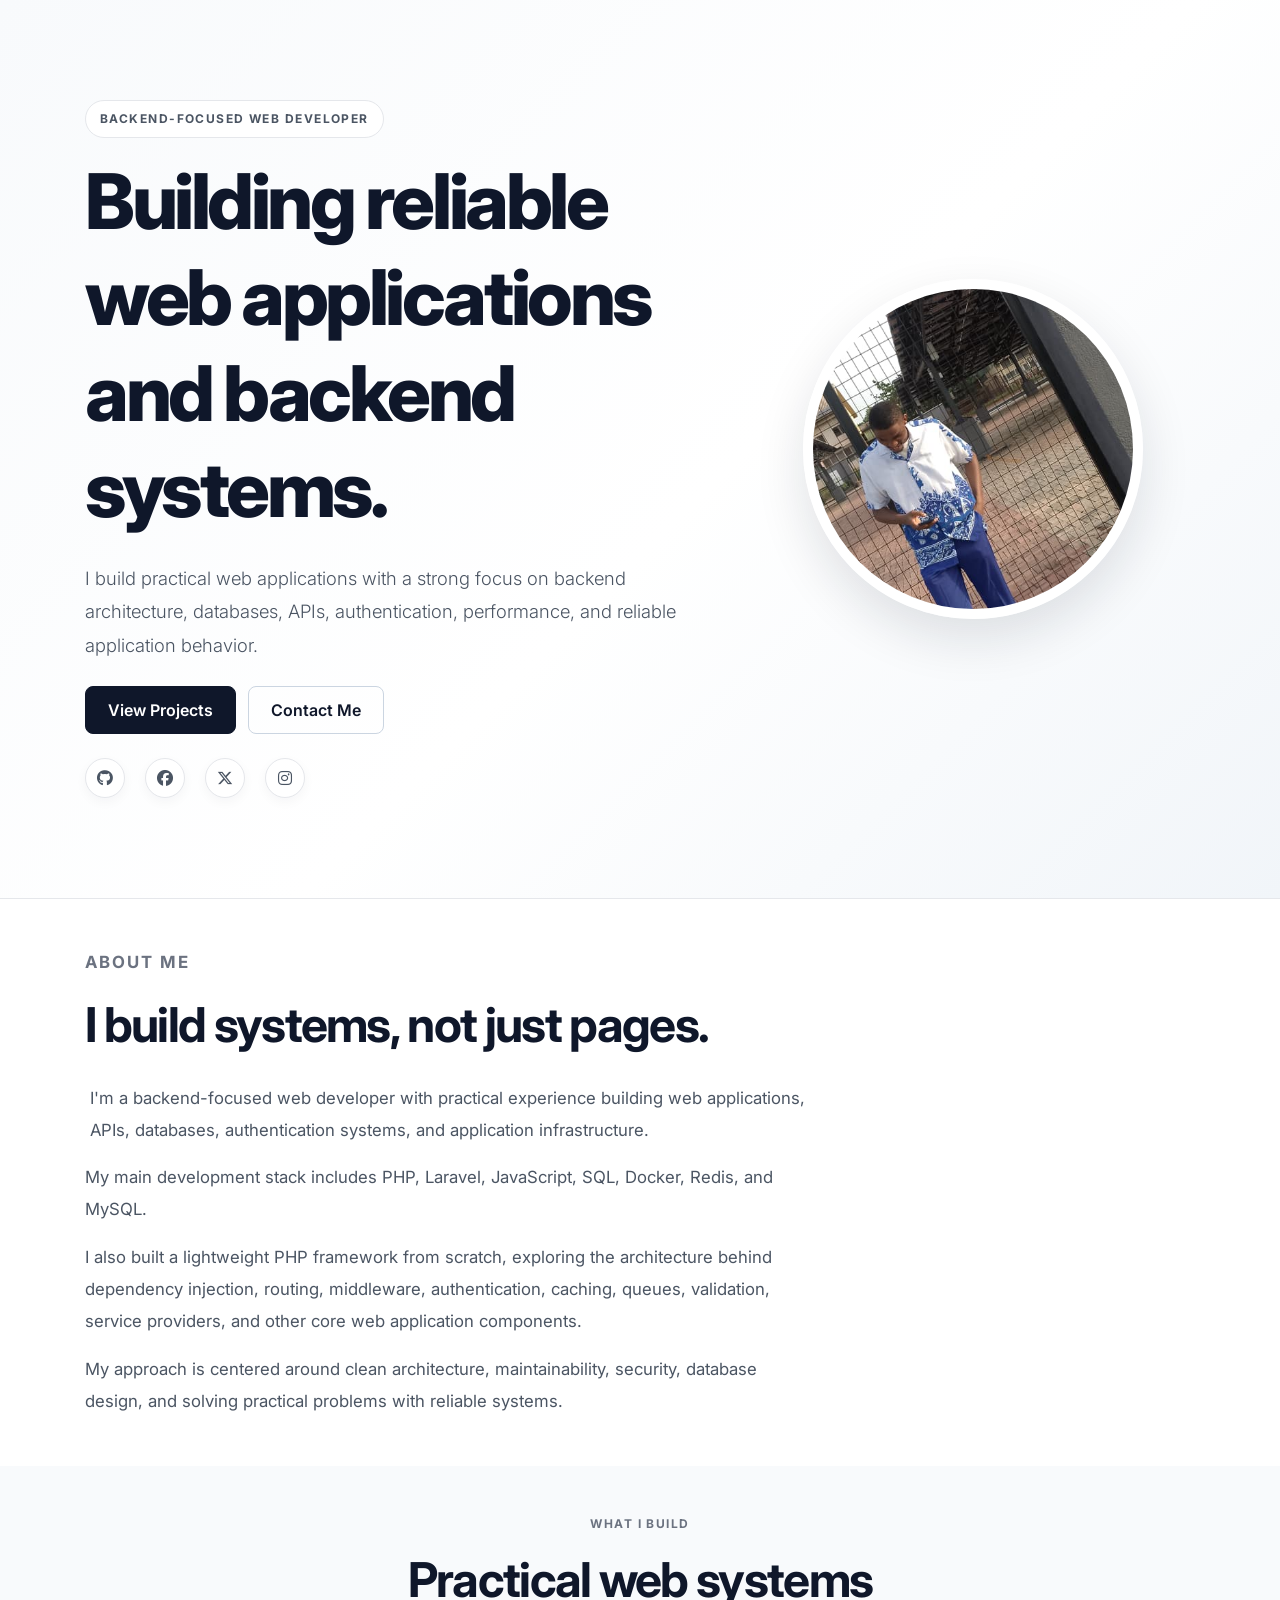
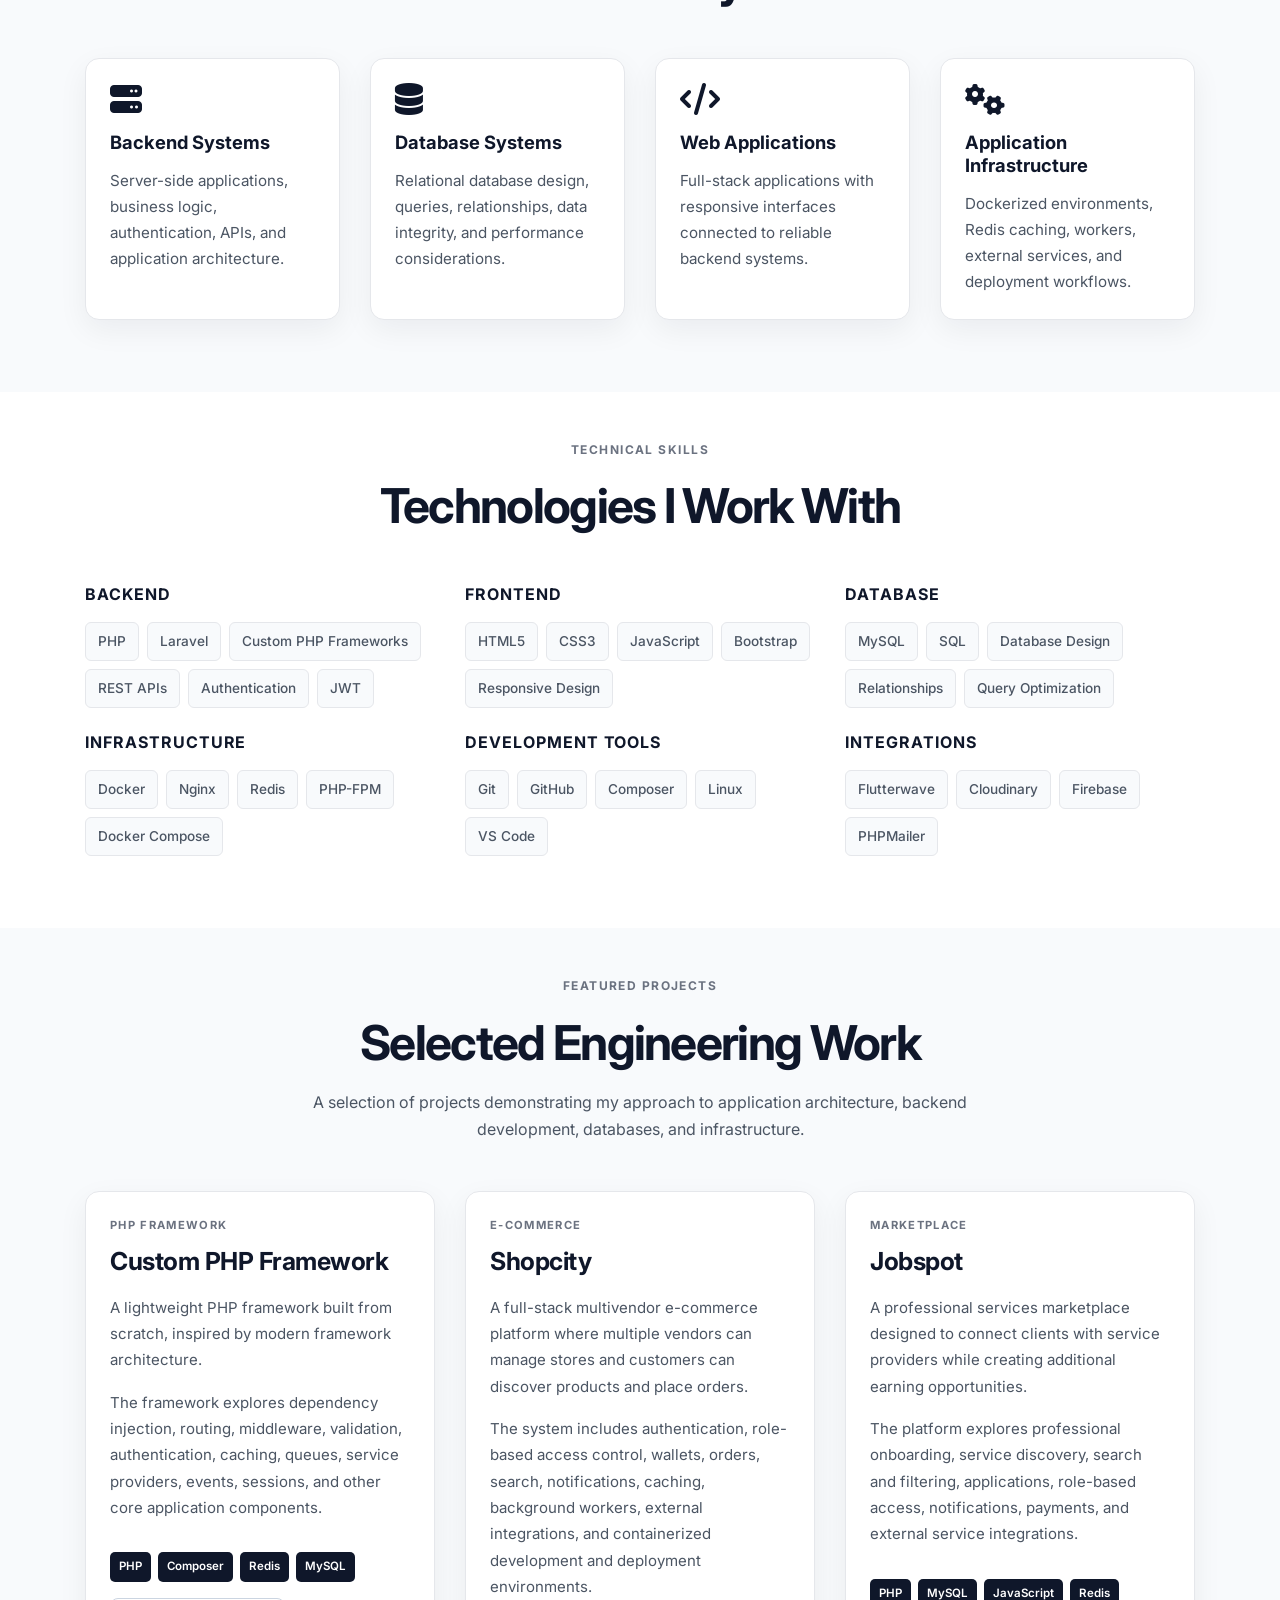
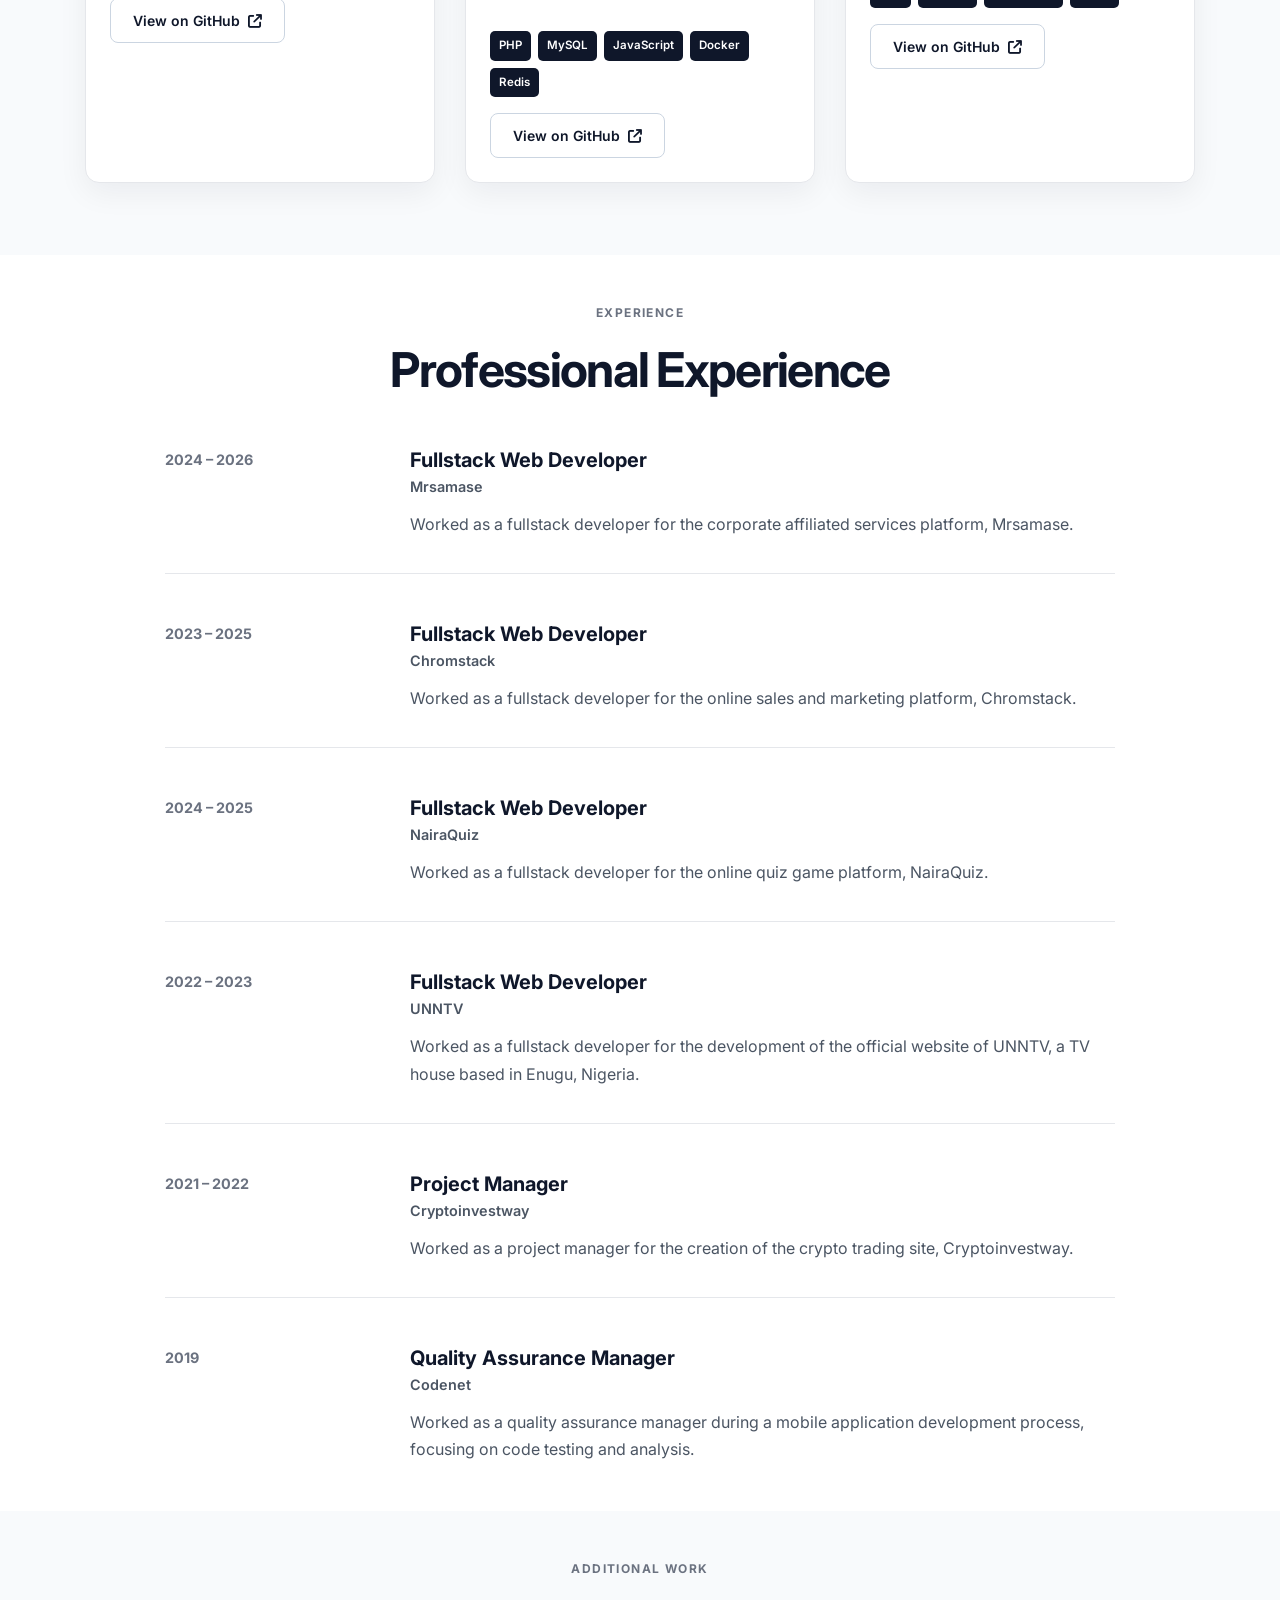
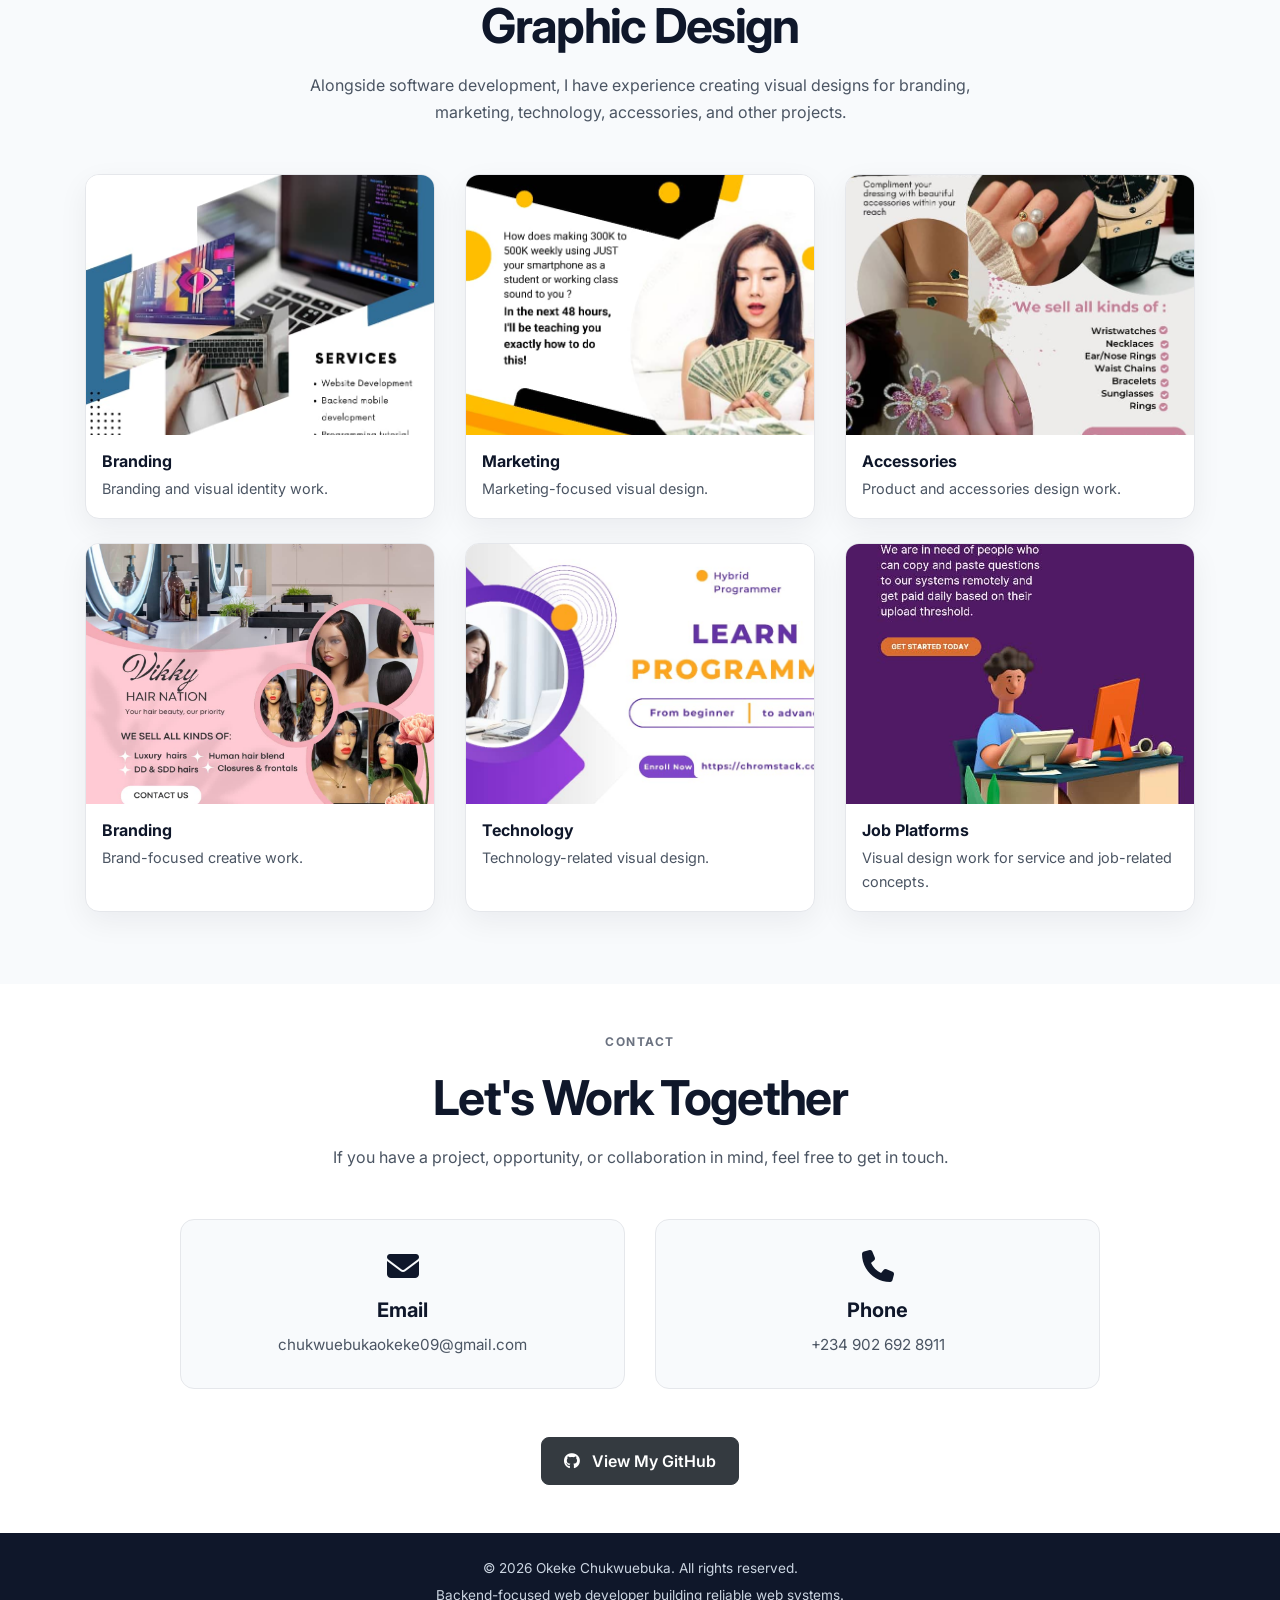
==== commit 1fb9da3a: "Updated scroll to top" ====
--- a/index.html
+++ b/index.html
@@ -4,370 +4,1104 @@
 <head>
     <meta charset="UTF-8">
     <meta name="viewport" content="width=device-width, initial-scale=1.0">
-    <meta http-equiv="X-UA-Compatible" content="ie=edge">
-    <title>Professional Portfolio</title>
-    <link href="https://fonts.googleapis.com/css?family=Inter:300,400,500,600,700&display=swap" rel="stylesheet">
-    <link rel="stylesheet" href="https://cdnjs.cloudflare.com/ajax/libs/font-awesome/6.0.0-beta3/css/all.min.css">
+
+    <title>Okeke Chukwuebuka | Backend-Focused Web Developer</title>
+
+    <meta name="description"
+        content="Portfolio of Okeke Chukwuebuka, a backend-focused web developer building reliable web applications and backend systems with PHP, Laravel, JavaScript, SQL, Docker, and Redis.">
+
+    <meta name="author" content="Okeke Chukwuebuka">
+
+    <!-- Google Fonts -->
+    <link rel="preconnect" href="https://fonts.googleapis.com">
+    <link rel="preconnect" href="https://fonts.gstatic.com" crossorigin>
+    <link href="https://fonts.googleapis.com/css2?family=Inter:wght@400;500;600;700;800&display=swap" rel="stylesheet">
+
+    <!-- Font Awesome -->
+    <link rel="stylesheet" href="https://cdnjs.cloudflare.com/ajax/libs/font-awesome/6.5.2/css/all.min.css">
+
+    <!-- Bootstrap -->
+    <link rel="stylesheet" href="https://cdn.jsdelivr.net/npm/bootstrap@4.5.2/dist/css/bootstrap.min.css">
+
+    <!-- Existing Portfolio Styles -->
     <link rel="stylesheet" href="assets/css/resume.css">
 </head>
 
 <body>
-    <header>
-        <button class="btn btn-menu-toggle btn-white rounded-circle" data-toggle="collapsible-nav"
-            data-target="collapsible-nav"><img src="assets/images/hamburger.svg" alt="hamburger">
-        </button>
-        <h5>My Job Portfolio</h5>
+
+    <!-- =========================
+         HERO
+    ========================== -->
+
+    <header id="home" class="hero-section">
+
+        <div class="container">
+
+            <div class="row align-items-center">
+
+                <div class="col-lg-7">
+
+                    <p class="text-uppercase font-weight-bold mb-3">
+                        Backend-Focused Web Developer
+                    </p>
+
+                    <h1>
+                        Building reliable web applications and backend systems.
+                    </h1>
+
+                    <p class="lead mt-4">
+                        I build practical web applications with a strong focus on
+                        backend architecture, databases, APIs, authentication,
+                        performance, and reliable application behavior.
+                    </p>
+
+                    <div class="mt-4">
+
+                        <a href="#projects" class="btn btn-primary mr-2">
+                            View Projects
+                        </a>
+
+                        <a href="#contact" class="btn btn-outline-dark">
+                            Contact Me
+                        </a>
+
+                    </div>
+
+                    <div class="social-links mt-4">
+
+                        <a href="https://github.com/D-exceptional" target="_blank" rel="noopener noreferrer"
+                            aria-label="GitHub" class="mr-3">
+
+                            <i class="fab fa-github"></i>
+
+                        </a>
+
+                        <a href="https://www.facebook.com/chukwuebuka.okeke.7773" target="_blank"
+                            rel="noopener noreferrer" aria-label="Facebook" class="mr-3">
+
+                            <i class="fab fa-facebook"></i>
+
+                        </a>
+
+                        <a href="https://x.com/iamaustin001" target="_blank" rel="noopener noreferrer" aria-label="X"
+                            class="mr-3">
+
+                            <i class="fab fa-x-twitter"></i>
+
+                        </a>
+
+                        <a href="https://www.instagram.com/austin_ads_" target="_blank" rel="noopener noreferrer"
+                            aria-label="Instagram">
+
+                            <i class="fab fa-instagram"></i>
+
+                        </a>
+
+                    </div>
+
+                </div>
+
+                <div class="col-lg-5 text-center mt-5 mt-lg-0">
+
+                    <img src="assets/images/profile-2.jpeg" alt="Okeke Chukwuebuka" class="img-fluid rounded-circle"
+                        width="50" height="50">
+
+                </div>
+
+            </div>
+
+        </div>
+
     </header>
-    <div class="content-wrapper">
-        <aside>
-            <div class="profile-img-wrapper">
-                <img src="assets/images/profile-2.jpeg" alt="profile">
-            </div>
-            <h1 class="profile-name">Okeke Chukwuebuka</h1>
-            <div class="text-center">
-                <span class="badge badge-white badge-pill profile-designation">Software Engineer | Graphic Designer</span>
-            </div>
-            <nav class="social-links">
-                <a href="https://www.facebook.com/chukwuebuka.okeke.7773?mibextid=ZbWKwL" class="social-link"><i class="fab fa-facebook-f"></i></a>
-                <a href="https://x.com/iamaustin001?t=Gin5AHDVWJRyd0cVhaD4FA&s=08" class="social-link"><i class="fab fa-twitter"></i></a>
-                <a href="https://www.instagram.com/austin_ads_?igsh=MW15Mmxmc3Jwc2JnMw==" class="social-link"><i class="fab fa-instagram"></i></a>
-                <a href="https://d-exceptional.github.io/portfolio" class="social-link"><i class="fab fa-github"></i></a>
-            </nav>
-        </aside>
-        <main>
-            <section class="intro-section">
-                <h2 class="section-title">About Me</h2>
-                <p style="font-size: 15px !important;">
-                    Result-driven fullstack developer specializing in web systems and mobile app back end.
-                    Expert at architecting robust back-end systems and database schemas from the ground up, with a
-                    strong ability to implement and customize responsive front-end interfaces.
-                    Proven track record of building scalable web applications and managing full development lifecycle
-                    from design to deployment.
+
+
+    <!-- =========================
+         ABOUT
+    ========================== -->
+
+    <section id="about" class="py-5">
+
+        <div class="container">
+
+            <div class="row">
+
+                <div class="col-lg-8">
+
+                    <p class="text-uppercase font-weight-bold">
+                        About Me
+                    </p>
+
+                    <h2>
+                        I build systems, not just pages.
+                    </h2>
+
+                    <p class="mt-4">
+                        I'm a backend-focused web developer with practical
+                        experience building web applications, APIs, databases,
+                        authentication systems, and application infrastructure.
+                    </p>
+
+                    <p>
+                        My main development stack includes PHP, Laravel,
+                        JavaScript, SQL, Docker, Redis, and MySQL.
+                    </p>
+
+                    <p>
+                        I also built a lightweight PHP framework from scratch,
+                        exploring the architecture behind dependency injection,
+                        routing, middleware, authentication, caching, queues,
+                        validation, service providers, and other core web
+                        application components.
+                    </p>
+
+                    <p>
+                        My approach is centered around clean architecture,
+                        maintainability, security, database design, and solving
+                        practical problems with reliable systems.
+                    </p>
+
+                </div>
+
+            </div>
+
+        </div>
+
+    </section>
+
+
+    <!-- =========================
+         WHAT I BUILD
+    ========================== -->
+
+    <section id="services" class="py-5">
+
+        <div class="container">
+
+            <div class="text-center mb-5">
+
+                <p class="text-uppercase font-weight-bold">
+                    What I Build
                 </p>
-            </section>
-            <section class="services-section">
-                <!--<h6 class="section-subtitle">WHAT I DO</h6>-->
-                <h2 class="section-title">SERVICES</h2>
-                <div class="row">
-                    <div class="media service-card col-lg-6">
-                        <div class="service-icon">
-                            <img src="assets/images/002-development.svg" alt="bulb">
-                        </div>
-                        <div class="media-body">
-                            <h5 class="service-title">Web Development</h5>
-                            <p class="service-description" style="font-size: 15px !important;">
-                                I utilize latest web technologies to build web applications from the interface to the
-                                logics
-
-                            </p>
-                        </div>
-                    </div>
-                    <div class="media service-card col-lg-6">
-                        <div class="service-icon">
-                            <img src="assets/images/003-idea.svg" alt="development">
-                        </div>
-                        <div class="media-body">
-                            <h5 class="service-title">Programming Mentorship</h5>
-                            <p class="service-description" style="font-size: 15px !important;">
-                                I coach and organize trainings for aspiring programmers and developers
-                                to help them build their skills and become proficient in programming.
-                            </p>
-                        </div>
-                    </div>
-                    <div class="media service-card col-lg-6">
-                        <div class="service-icon">
-                            <img src="assets/images/003-idea.svg" alt="bulb">
-                        </div>
-                        <div class="media-body">
-                            <h5 class="service-title">UI/UX Design</h5>
-                            <p class="service-description" style="font-size: 15px !important;">
-                                I build user interfaces for web applications using standard web tools like HTML5, CSS3,
-                                JavaScript
-                                and ReactJS and also create
-                                UI prototypes using tools like Figma in order to give users the best experience possible
-                            </p>
-                        </div>
-                    </div>
-                    <div class="media service-card col-lg-6">
-                        <div class="service-icon">
-                            <img src="assets/images/003-idea.svg" alt="bulb">
-                        </div>
-                        <div class="media-body">
-                            <h5 class="service-title">Graphic Design</h5>
-                            <p class="service-description" style="font-size: 15px !important;">
-                                I create visually appealing and
-                                user-centric designs that enhance the overall user experience using professional tools
-                                like Adobe
-                                Literoom, Canva and Pixellab
-                            </p>
-                        </div>
-                    </div>
-                </div>
-            </section>
-            <section class="resume-section">
-                <div class="row">
-                    <div class="col-lg-6">
-                        <h2 class="section-title">Software Development Tools</h2>
-                        <ul class="time-line">
-                            <li class="time-line-item">
-                                <p class="time-line-item-content" style="font-size: 15px !important;">
-                                    HTML5
-                                </p>
-                            </li>
-                            <li class="time-line-item">
-                                <p class="time-line-item-content" style="font-size: 15px !important;">
-                                    CSS3
-                                </p>
-                            </li>
-                            <li class="time-line-item">
-                                <p class="time-line-item-content" style="font-size: 15px !important;">
-                                    Bootstrap
-                                </p>
-                            </li>
-                            <li class="time-line-item">
-                                <p class="time-line-item-content" style="font-size: 15px !important;">
-                                    SASS
-                                </p>
-                            </li>
-                            <li class="time-line-item">
-                                <p class="time-line-item-content" style="font-size: 15px !important;">
-                                    JavaScript
-                                </p>
-                            </li>
-                            <li class="time-line-item">
-                                <p class="time-line-item-content" style="font-size: 15px !important;">
-                                    React
-                                </p>
-                            </li>
-                            <li class="time-line-item">
-                                <p class="time-line-item-content" style="font-size: 15px !important;">
-                                    Node.js
-                                </p>
-                            </li>
-                            <li class="time-line-item">
-                                <p class="time-line-item-content" style="font-size: 15px !important;">
-                                    SQL
-                                </p>
-                            </li>
-                            <li class="time-line-item">
-                                <p class="time-line-item-content" style="font-size: 15px !important;">
-                                    PHP
-                                </p>
-                            </li>
-                            <li class="time-line-item">
-                                <p class="time-line-item-content" style="font-size: 15px !important;">
-                                    Laravel
-                                </p>
-                            </li>
-                        </ul>
-                    </div>
-                    <div class="col-lg-6">
-                        <h2 class="section-title">Graphic Design Tools</h2>
-                        <ul class="time-line">
-                            <li class="time-line-item">
-                                <p class="time-line-item-content" style="font-size: 15px !important;">
-                                    Adobe Literoom
-                                </p>
-                            </li>
-                            <li class="time-line-item">
-                                <p class="time-line-item-content" style="font-size: 15px !important;">
-                                    Canva
-                                </p>
-                            </li>
-                            <li class="time-line-item">
-                                <p class="time-line-item-content" style="font-size: 15px !important;">
-                                    CorelDraw
-                                </p>
-                            </li>
-                            <li class="time-line-item">
-                                <p class="time-line-item-content" style="font-size: 15px !important;">
-                                    Pixellab
-                                </p>
-                            </li>
-                        </ul>
-                    </div>
-                </div>
-            </section>
-            <section class="resume-section">
-                <div class="row">
-                    <div class="col-lg-6">
-                        <!--<h6 class="section-subtitle">RESUME</h6>-->
-                        <h2 class="section-title">EDUCATIONAL Background</h2>
-                        <ul class="time-line">
-                            <li class="time-line-item">
-                                <span class="badge badge-primary">Primary Education</span>
-                                <h6 class="time-line-item-title">First School Leaving Certificate</h6>
-                                <p class="time-line-item-subtitle">ST. THERESA'S PRIMARY SCHOOL</p>
-                                <p class="time-line-item-content" style="font-size: 15px !important;">
-                                    Got my first school leaving certificate after
-                                    completing my basic education programmme
-                                </p>
-                            </li>
-                            <li class="time-line-item">
-                                <span class="badge badge-primary">Secondary Education</span>
-                                <h6 class="time-line-item-title">High School Leaving Certificate</h6>
-                                <p class="time-line-item-subtitle">JANET N JOHN COLLEGE</p>
-                                <p class="time-line-item-content" style="font-size: 15px !important;">
-                                    Graduated from high school with a West African Certificate
-                                    Examination (WAEC) certificate
-                                </p>
-                            </li>
-                            <li class="time-line-item">
-                                <span class="badge badge-primary">Tertiary Education</span>
-                                <h6 class="time-line-item-title">Bachelor's Degree</h6>
-                                <p class="time-line-item-subtitle">UNIVERSITY OF NIGERIA, NSUKKA</p>
-                                <p class="time-line-item-content" style="font-size: 15px !important;">
-                                    Underwent my degree programme in the
-                                    University of Nigeria, Nsukka in the department of Electrical Engineering
-                                </p>
-                            </li>
-                        </ul>
-                    </div>
-                    <div class="col-lg-6">
-                        <!--<h6 class="section-subtitle">RESUME</h6>-->
-                        <h2 class="section-title">Programming Experience</h2>
-                        <ul class="time-line">
-                            <li class="time-line-item">
-                                <span class="badge badge-primary">2024 - 2026</span>
-                                <h6 class="time-line-item-title">Fullstack Web Developer</h6>
-                                <p class="time-line-item-subtitle">Mrsamase</p>
-                                <p class="time-line-item-content" style="font-size: 15px !important;">
-                                    Worked as a fullstack developer for the corporate affiliated services platform,
-                                    Mrsamase
-                                </p>
-                            </li>
-                            <li class="time-line-item">
-                                <span class="badge badge-primary">2023 - 2025</span>
-                                <h6 class="time-line-item-title">Fullstack Web Developer</h6>
-                                <p class="time-line-item-subtitle">Chromstack</p>
-                                <p class="time-line-item-content" style="font-size: 15px !important;">
-                                    Worked as a fullstack developer for the online sales and marketing platform,
-                                    Chromstack
-                                </p>
-                            </li>
-                            <li class="time-line-item">
-                                <span class="badge badge-primary">2024 - 2025</span>
-                                <h6 class="time-line-item-title">Fullstack Web Developer</h6>
-                                <p class="time-line-item-subtitle">NairaQuiz</p>
-                                <p class="time-line-item-content" style="font-size: 15px !important;">
-                                    Worked as a fullstack developer for the online quiz game platform, NairaQuiz
-                                </p>
-                            </li>
-                            <li class="time-line-item">
-                                <span class="badge badge-primary">2022 - 2023</span>
-                                <h6 class="time-line-item-title">Fullstack Web Developer</h6>
-                                <p class="time-line-item-subtitle">UNNTV</p>
-                                <p class="time-line-item-content" style="font-size: 15px !important;">
-                                    Worked as a fullstack developer for the development of the
-                                    official website of UNNTV, a TV house based in Enugu, Nigeria
-                                </p>
-                            </li>
-                            <li class="time-line-item">
-                                <span class="badge badge-primary">2021 - 2022</span>
-                                <h6 class="time-line-item-title">Project Manager</h6>
-                                <p class="time-line-item-subtitle">Cryptoinvestway</p>
-                                <p class="time-line-item-content" style="font-size: 15px !important;">
-                                    Worked as a project manager for the creation of the crypto trading
-                                    site, Cryptoinvestway
-                                </p>
-                            </li>
-                            <li class="time-line-item">
-                                <span class="badge badge-primary">2019</span>
-                                <h6 class="time-line-item-title">Quality Assurance Manager</h6>
-                                <p class="time-line-item-subtitle">Codenet</p>
-                                <p class="time-line-item-content" style="font-size: 15px !important;">
-                                    Worked as a quality assurance manager for a mobile app development process
-                                    and functioned majorly in the field of code testing and analysis
-                                </p>
-                            </li>
-
-                        </ul>
-                    </div>
-                </div>
-            </section>
-            <section class="portfolio-section">
-                <h2 class="section-title">Graphic WORKS</h2>
-                <div class="portfolio-wrapper">
-                    <figure class="portfolio-item hover-box">
-                        <img src="assets/images/design-1.jpeg" alt="project" class="portfolio-item-img">
-                        <figcaption class="portfolio-item-details overlay">
-                            <h5 class="portfolio-item-title">PROJECT 01</h5>
-                            <p class="portfolio-item-description">Branding, Services</p>
-                        </figcaption>
-                    </figure>
-                    <figure class="portfolio-item hover-box">
-                        <img src="assets/images/design-2.jpeg" alt="project" class="portfolio-item-img">
-                        <figcaption class="portfolio-item-details overlay">
-                            <h5 class="portfolio-item-title">PROJECT 02</h5>
-                            <p class="portfolio-item-description">Branding, Marketing</p>
-                        </figcaption>
-                    </figure>
-                    <figure class="portfolio-item hover-box">
-                        <img src="assets/images/design-3.jpeg" alt="project" class="portfolio-item-img">
-                        <figcaption class="portfolio-item-details overlay">
-                            <h5 class="portfolio-item-title">PROJECT 03</h5>
-                            <p class="portfolio-item-description">Branding, Accessories</p>
-                        </figcaption>
-                    </figure>
-                    <figure class="portfolio-item hover-box">
-                        <img src="assets/images/design-4.jpeg" alt="project" class="portfolio-item-img">
-                        <figcaption class="portfolio-item-details overlay">
-                            <h5 class="portfolio-item-title">PROJECT 04</h5>
-                            <p class="portfolio-item-description">Branding, Hairs</p>
-                        </figcaption>
-                    </figure>
-                    <figure class="portfolio-item hover-box">
-                        <img src="assets/images/design-5.jpeg" alt="project" class="portfolio-item-img">
-                        <figcaption class="portfolio-item-details overlay">
-                            <h5 class="portfolio-item-title">PROJECT 05</h5>
-                            <p class="portfolio-item-description">Branding, Tech</p>
-                        </figcaption>
-                    </figure>
-                    <figure class="portfolio-item hover-box">
-                        <img src="assets/images/design-6.jpeg" alt="project" class="portfolio-item-img">
-                        <figcaption class="portfolio-item-details overlay">
-                            <h5 class="portfolio-item-title">PROJECT 06</h5>
-                            <p class="portfolio-item-description">Branding, Job</p>
-                        </figcaption>
-                    </figure>
-                </div>
-            </section>
-            <section class="contact-section">
-                <h2 class="section-title">GET IN TOUCH</h2>
-                <div class="contact-cards-wrapper">
-                    <div class="contact-card">
-                        <h6 class="contact-card-title">Place A Call</h6>
-                        <p class="contact-card-content" style="font-size: 15px !important;">+234 902 692 8911</p>
-                    </div>
-                    <div class="contact-card">
-                        <h6 class="contact-card-title">Send Email</h6>
-                        <p class="contact-card-content" style="font-size: 15px !important;">chukwuebukaokeke09@gmail.com</p>
-                    </div>
-                </div>
-                <form action="#!" class="contact-form">
-                    <div class="form-group form-group-name">
-                        <label for="name" class="sr-only">Name</label>
-                        <input type="text" name="name" id="name" class="form-control" placeholder="NAME" style="font-size: 15px !important;" required>
-                    </div>
-                    <div class="form-group form-group-email">
-                        <label for="email" class="sr-only">Email</label>
-                        <input type="email" name="email" id="email" class="form-control" placeholder="EMAIL" style="font-size: 15px !important;" required>
-                    </div>
-                    <div class="form-group">
-                        <label for="message" class="sr-only">Message</label>
-                        <textarea name="message" id="message" class="form-control" placeholder="MESSAGE"
-                            rows="5" style="font-size: 15px !important;" required></textarea>
-                    </div>
-                    <button type="submit" class="btn btn-primary form-submit-btn">SEND MESSAGE</button>
-                </form>
-            </section>
-            <!--<footer>Live Resume @ <a href="https://www.bootstrapdash.com" target="_blank" rel="noopener noreferrer">BootstrapDash</a>. All Rights Reserved 2020</footer>-->
-        </main>
-    </div>
+
+                <h2>
+                    Practical web systems
+                </h2>
+
+            </div>
+
+            <div class="row">
+
+                <div class="col-md-6 col-lg-3 mb-4">
+
+                    <div class="service-card h-100 p-4">
+
+                        <i class="fas fa-server fa-2x mb-3"></i>
+
+                        <h4>Backend Systems</h4>
+
+                        <p>
+                            Server-side applications, business logic,
+                            authentication, APIs, and application architecture.
+                        </p>
+
+                    </div>
+
+                </div>
+
+                <div class="col-md-6 col-lg-3 mb-4">
+
+                    <div class="service-card h-100 p-4">
+
+                        <i class="fas fa-database fa-2x mb-3"></i>
+
+                        <h4>Database Systems</h4>
+
+                        <p>
+                            Relational database design, queries, relationships,
+                            data integrity, and performance considerations.
+                        </p>
+
+                    </div>
+
+                </div>
+
+                <div class="col-md-6 col-lg-3 mb-4">
+
+                    <div class="service-card h-100 p-4">
+
+                        <i class="fas fa-code fa-2x mb-3"></i>
+
+                        <h4>Web Applications</h4>
+
+                        <p>
+                            Full-stack applications with responsive interfaces
+                            connected to reliable backend systems.
+                        </p>
+
+                    </div>
+
+                </div>
+
+                <div class="col-md-6 col-lg-3 mb-4">
+
+                    <div class="service-card h-100 p-4">
+
+                        <i class="fas fa-gears fa-2x mb-3"></i>
+
+                        <h4>Application Infrastructure</h4>
+
+                        <p>
+                            Dockerized environments, Redis caching, workers,
+                            external services, and deployment workflows.
+                        </p>
+
+                    </div>
+
+                </div>
+
+            </div>
+
+        </div>
+
+    </section>
+
+
+    <!-- =========================
+         SKILLS
+    ========================== -->
+
+    <section id="skills" class="py-5">
+
+        <div class="container">
+
+            <div class="text-center mb-5">
+
+                <p class="text-uppercase font-weight-bold">
+                    Technical Skills
+                </p>
+
+                <h2>
+                    Technologies I Work With
+                </h2>
+
+            </div>
+
+            <div class="row">
+
+                <div class="col-md-6 col-lg-4 mb-4">
+
+                    <h5>Backend</h5>
+
+                    <div class="skill-list">
+
+                        <span>PHP</span>
+                        <span>Laravel</span>
+                        <span>Custom PHP Frameworks</span>
+                        <span>REST APIs</span>
+                        <span>Authentication</span>
+                        <span>JWT</span>
+
+                    </div>
+
+                </div>
+
+                <div class="col-md-6 col-lg-4 mb-4">
+
+                    <h5>Frontend</h5>
+
+                    <div class="skill-list">
+
+                        <span>HTML5</span>
+                        <span>CSS3</span>
+                        <span>JavaScript</span>
+                        <span>Bootstrap</span>
+                        <span>Responsive Design</span>
+
+                    </div>
+
+                </div>
+
+                <div class="col-md-6 col-lg-4 mb-4">
+
+                    <h5>Database</h5>
+
+                    <div class="skill-list">
+
+                        <span>MySQL</span>
+                        <span>SQL</span>
+                        <span>Database Design</span>
+                        <span>Relationships</span>
+                        <span>Query Optimization</span>
+
+                    </div>
+
+                </div>
+
+                <div class="col-md-6 col-lg-4 mb-4">
+
+                    <h5>Infrastructure</h5>
+
+                    <div class="skill-list">
+
+                        <span>Docker</span>
+                        <span>Nginx</span>
+                        <span>Redis</span>
+                        <span>PHP-FPM</span>
+                        <span>Docker Compose</span>
+
+                    </div>
+
+                </div>
+
+                <div class="col-md-6 col-lg-4 mb-4">
+
+                    <h5>Development Tools</h5>
+
+                    <div class="skill-list">
+
+                        <span>Git</span>
+                        <span>GitHub</span>
+                        <span>Composer</span>
+                        <span>Linux</span>
+                        <span>VS Code</span>
+
+                    </div>
+
+                </div>
+
+                <div class="col-md-6 col-lg-4 mb-4">
+
+                    <h5>Integrations</h5>
+
+                    <div class="skill-list">
+
+                        <span>Flutterwave</span>
+                        <span>Cloudinary</span>
+                        <span>Firebase</span>
+                        <span>PHPMailer</span>
+
+                    </div>
+
+                </div>
+
+            </div>
+
+        </div>
+
+    </section>
+
+
+    <!-- =========================
+         FEATURED PROJECTS
+    ========================== -->
+
+    <section id="projects" class="py-5">
+
+        <div class="container">
+
+            <div class="text-center mb-5">
+
+                <p class="text-uppercase font-weight-bold">
+                    Featured Projects
+                </p>
+
+                <h2>
+                    Selected Engineering Work
+                </h2>
+
+                <p class="mt-3">
+                    A selection of projects demonstrating my approach to
+                    application architecture, backend development, databases,
+                    and infrastructure.
+                </p>
+
+            </div>
+
+            <div class="row">
+
+                <!-- Framework -->
+
+                <div class="col-lg-4 mb-4">
+
+                    <div class="project-card h-100">
+
+                        <div class="project-card-body p-4">
+
+                            <p class="text-uppercase small font-weight-bold">
+                                PHP Framework
+                            </p>
+
+                            <h3>
+                                Custom PHP Framework
+                            </h3>
+
+                            <p>
+                                A lightweight PHP framework built from scratch,
+                                inspired by modern framework architecture.
+                            </p>
+
+                            <p>
+                                The framework explores dependency injection,
+                                routing, middleware, validation, authentication,
+                                caching, queues, service providers, events,
+                                sessions, and other core application components.
+                            </p>
+
+                            <div class="project-tech">
+
+                                <span>PHP</span>
+                                <span>Composer</span>
+                                <span>Redis</span>
+                                <span>MySQL</span>
+
+                            </div>
+
+                            <a href="https://github.com/D-exceptional/framework" target="_blank"
+                                rel="noopener noreferrer" class="btn btn-sm btn-outline-dark mt-3">
+
+                                View on GitHub
+                                <i class="fas fa-arrow-up-right-from-square ml-1"></i>
+
+                            </a>
+
+                        </div>
+
+                    </div>
+
+                </div>
+
+
+                <!-- Shopcity -->
+
+                <div class="col-lg-4 mb-4">
+
+                    <div class="project-card h-100">
+
+                        <div class="project-card-body p-4">
+
+                            <p class="text-uppercase small font-weight-bold">
+                                E-commerce
+                            </p>
+
+                            <h3>
+                                Shopcity
+                            </h3>
+
+                            <p>
+                                A full-stack multivendor e-commerce platform
+                                where multiple vendors can manage stores and
+                                customers can discover products and place orders.
+                            </p>
+
+                            <p>
+                                The system includes authentication, role-based
+                                access control, wallets, orders, search,
+                                notifications, caching, background workers,
+                                external integrations, and containerized
+                                development and deployment environments.
+                            </p>
+
+                            <div class="project-tech">
+
+                                <span>PHP</span>
+                                <span>MySQL</span>
+                                <span>JavaScript</span>
+                                <span>Docker</span>
+                                <span>Redis</span>
+
+                            </div>
+
+                            <a href="https://github.com/D-exceptional/shopcity" target="_blank"
+                                rel="noopener noreferrer" class="btn btn-sm btn-outline-dark mt-3">
+
+                                View on GitHub
+                                <i class="fas fa-arrow-up-right-from-square ml-1"></i>
+
+                            </a>
+
+                        </div>
+
+                    </div>
+
+                </div>
+
+
+                <!-- Jobspot -->
+
+                <div class="col-lg-4 mb-4">
+
+                    <div class="project-card h-100">
+
+                        <div class="project-card-body p-4">
+
+                            <p class="text-uppercase small font-weight-bold">
+                                Marketplace
+                            </p>
+
+                            <h3>
+                                Jobspot
+                            </h3>
+
+                            <p>
+                                A professional services marketplace designed
+                                to connect clients with service providers while
+                                creating additional earning opportunities.
+                            </p>
+
+                            <p>
+                                The platform explores professional onboarding,
+                                service discovery, search and filtering,
+                                applications, role-based access, notifications,
+                                payments, and external service integrations.
+                            </p>
+
+                            <div class="project-tech">
+
+                                <span>PHP</span>
+                                <span>MySQL</span>
+                                <span>JavaScript</span>
+                                <span>Redis</span>
+
+                            </div>
+
+                            <a href="https://github.com/D-exceptional/jobspot" target="_blank" rel="noopener noreferrer"
+                                class="btn btn-sm btn-outline-dark mt-3">
+
+                                View on GitHub
+                                <i class="fas fa-arrow-up-right-from-square ml-1"></i>
+
+                            </a>
+
+                        </div>
+
+                    </div>
+
+                </div>
+
+            </div>
+
+        </div>
+
+    </section>
+
+
+    <!-- =========================
+         PROFESSIONAL EXPERIENCE
+    ========================== -->
+
+    <section id="experience" class="py-5">
+
+        <div class="container">
+
+            <div class="text-center mb-5">
+
+                <p class="text-uppercase font-weight-bold">
+                    Experience
+                </p>
+
+                <h2>
+                    Professional Experience
+                </h2>
+
+            </div>
+
+            <div class="experience-list">
+
+
+                <div class="experience-item mb-5">
+
+                    <div class="row">
+
+                        <div class="col-md-3">
+
+                            <p class="font-weight-bold">
+                                2024 – 2026
+                            </p>
+
+                        </div>
+
+                        <div class="col-md-9">
+
+                            <h4>
+                                Fullstack Web Developer
+                            </h4>
+
+                            <h6>
+                                Mrsamase
+                            </h6>
+
+                            <p>
+                                Worked as a fullstack developer for the
+                                corporate affiliated services platform,
+                                Mrsamase.
+                            </p>
+
+                        </div>
+
+                    </div>
+
+                </div>
+
+
+                <div class="experience-item mb-5">
+
+                    <div class="row">
+
+                        <div class="col-md-3">
+
+                            <p class="font-weight-bold">
+                                2023 – 2025
+                            </p>
+
+                        </div>
+
+                        <div class="col-md-9">
+
+                            <h4>
+                                Fullstack Web Developer
+                            </h4>
+
+                            <h6>
+                                Chromstack
+                            </h6>
+
+                            <p>
+                                Worked as a fullstack developer for the online
+                                sales and marketing platform, Chromstack.
+                            </p>
+
+                        </div>
+
+                    </div>
+
+                </div>
+
+
+                <div class="experience-item mb-5">
+
+                    <div class="row">
+
+                        <div class="col-md-3">
+
+                            <p class="font-weight-bold">
+                                2024 – 2025
+                            </p>
+
+                        </div>
+
+                        <div class="col-md-9">
+
+                            <h4>
+                                Fullstack Web Developer
+                            </h4>
+
+                            <h6>
+                                NairaQuiz
+                            </h6>
+
+                            <p>
+                                Worked as a fullstack developer for the online
+                                quiz game platform, NairaQuiz.
+                            </p>
+
+                        </div>
+
+                    </div>
+
+                </div>
+
+
+                <div class="experience-item mb-5">
+
+                    <div class="row">
+
+                        <div class="col-md-3">
+
+                            <p class="font-weight-bold">
+                                2022 – 2023
+                            </p>
+
+                        </div>
+
+                        <div class="col-md-9">
+
+                            <h4>
+                                Fullstack Web Developer
+                            </h4>
+
+                            <h6>
+                                UNNTV
+                            </h6>
+
+                            <p>
+                                Worked as a fullstack developer for the
+                                development of the official website of UNNTV,
+                                a TV house based in Enugu, Nigeria.
+                            </p>
+
+                        </div>
+
+                    </div>
+
+                </div>
+
+
+                <div class="experience-item mb-5">
+
+                    <div class="row">
+
+                        <div class="col-md-3">
+
+                            <p class="font-weight-bold">
+                                2021 – 2022
+                            </p>
+
+                        </div>
+
+                        <div class="col-md-9">
+
+                            <h4>
+                                Project Manager
+                            </h4>
+
+                            <h6>
+                                Cryptoinvestway
+                            </h6>
+
+                            <p>
+                                Worked as a project manager for the creation
+                                of the crypto trading site, Cryptoinvestway.
+                            </p>
+
+                        </div>
+
+                    </div>
+
+                </div>
+
+
+                <div class="experience-item">
+
+                    <div class="row">
+
+                        <div class="col-md-3">
+
+                            <p class="font-weight-bold">
+                                2019
+                            </p>
+
+                        </div>
+
+                        <div class="col-md-9">
+
+                            <h4>
+                                Quality Assurance Manager
+                            </h4>
+
+                            <h6>
+                                Codenet
+                            </h6>
+
+                            <p>
+                                Worked as a quality assurance manager during
+                                a mobile application development process,
+                                focusing on code testing and analysis.
+                            </p>
+
+                        </div>
+
+                    </div>
+
+                </div>
+
+            </div>
+
+        </div>
+
+    </section>
+
+
+    <!-- =========================
+         GRAPHIC DESIGN
+    ========================== -->
+
+    <section id="design" class="py-5">
+
+        <div class="container">
+
+            <div class="text-center mb-5">
+
+                <p class="text-uppercase font-weight-bold">
+                    Additional Work
+                </p>
+
+                <h2>
+                    Graphic Design
+                </h2>
+
+                <p class="mt-3">
+                    Alongside software development, I have experience creating
+                    visual designs for branding, marketing, technology,
+                    accessories, and other projects.
+                </p>
+
+            </div>
+
+            <div class="row">
+
+                <div class="col-md-4 mb-4">
+
+                    <div class="design-card">
+
+                        <img src="assets/images/design-1.jpeg" alt="Branding design project" class="img-fluid">
+
+                        <div class="p-3">
+
+                            <h5>Branding</h5>
+
+                            <p class="mb-0">
+                                Branding and visual identity work.
+                            </p>
+
+                        </div>
+
+                    </div>
+
+                </div>
+
+
+                <div class="col-md-4 mb-4">
+
+                    <div class="design-card">
+
+                        <img src="assets/images/design-2.jpeg" alt="Marketing design project" class="img-fluid">
+
+                        <div class="p-3">
+
+                            <h5>Marketing</h5>
+
+                            <p class="mb-0">
+                                Marketing-focused visual design.
+                            </p>
+
+                        </div>
+
+                    </div>
+
+                </div>
+
+
+                <div class="col-md-4 mb-4">
+
+                    <div class="design-card">
+
+                        <img src="assets/images/design-3.jpeg" alt="Accessories design project" class="img-fluid">
+
+                        <div class="p-3">
+
+                            <h5>Accessories</h5>
+
+                            <p class="mb-0">
+                                Product and accessories design work.
+                            </p>
+
+                        </div>
+
+                    </div>
+
+                </div>
+
+
+                <div class="col-md-4 mb-4">
+
+                    <div class="design-card">
+
+                        <img src="assets/images/design-4.jpeg" alt="Hair branding design project" class="img-fluid">
+
+                        <div class="p-3">
+
+                            <h5>Branding</h5>
+
+                            <p class="mb-0">
+                                Brand-focused creative work.
+                            </p>
+
+                        </div>
+
+                    </div>
+
+                </div>
+
+
+                <div class="col-md-4 mb-4">
+
+                    <div class="design-card">
+
+                        <img src="assets/images/design-5.jpeg" alt="Technology design project" class="img-fluid">
+
+                        <div class="p-3">
+
+                            <h5>Technology</h5>
+
+                            <p class="mb-0">
+                                Technology-related visual design.
+                            </p>
+
+                        </div>
+
+                    </div>
+
+                </div>
+
+
+                <div class="col-md-4 mb-4">
+
+                    <div class="design-card">
+
+                        <img src="assets/images/design-6.jpeg" alt="Job platform design project" class="img-fluid">
+
+                        <div class="p-3">
+
+                            <h5>Job Platforms</h5>
+
+                            <p class="mb-0">
+                                Visual design work for service and job-related
+                                concepts.
+                            </p>
+
+                        </div>
+
+                    </div>
+
+                </div>
+
+            </div>
+
+        </div>
+
+    </section>
+
+
+    <!-- =========================
+         CONTACT
+    ========================== -->
+
+    <section id="contact" class="py-5">
+
+        <div class="container">
+
+            <div class="text-center mb-5">
+
+                <p class="text-uppercase font-weight-bold">
+                    Contact
+                </p>
+
+                <h2>
+                    Let's Work Together
+                </h2>
+
+                <p class="mt-3">
+                    If you have a project, opportunity, or collaboration in
+                    mind, feel free to get in touch.
+                </p>
+
+            </div>
+
+            <div class="row justify-content-center">
+
+                <div class="col-md-5 mb-4">
+
+                    <div class="contact-item text-center">
+
+                        <i class="fas fa-envelope fa-2x mb-3"></i>
+
+                        <h5>Email</h5>
+
+                        <a href="mailto:chukwuebukaokeke09@gmail.com">
+                            chukwuebukaokeke09@gmail.com
+                        </a>
+
+                    </div>
+
+                </div>
+
+
+                <div class="col-md-5 mb-4">
+
+                    <div class="contact-item text-center">
+
+                        <i class="fas fa-phone fa-2x mb-3"></i>
+
+                        <h5>Phone</h5>
+
+                        <a href="tel:+2349026928911">
+                            +234 902 692 8911
+                        </a>
+
+                    </div>
+
+                </div>
+
+            </div>
+
+            <div class="text-center mt-4">
+
+                <a href="https://github.com/D-exceptional" target="_blank" rel="noopener noreferrer"
+                    class="btn btn-dark">
+
+                    <i class="fab fa-github mr-2"></i>
+                    View My GitHub
+
+                </a>
+
+            </div>
+
+        </div>
+
+    </section>
+
+
+    <!-- =========================
+         FOOTER
+    ========================== -->
+
+    <footer class="py-4">
+
+        <div class="container text-center">
+
+            <p class="mb-1">
+                &copy; 2026 Okeke Chukwuebuka. All rights reserved.
+            </p>
+
+            <p class="mb-0">
+                Backend-focused web developer building reliable web systems.
+            </p>
+
+        </div>
+
+    </footer>
+
+
+    <!-- =========================
+        BACK TO TOP
+    ========================== -->
+    <a href="#" class="btn btn-primary back-to-top"><i class="fa fa-arrow-up"></i></a>
+
+
+    <!-- =========================
+        JAVASCRIPT
+    ========================== -->
+
     <script src="assets/js/jquery-3.6.4.min.js"></script>
-    <script src="https://cdnjs.cloudflare.com/ajax/libs/popper.js/2.11.6/umd/popper.min.js"></script>
-    <script src="https://stackpath.bootstrapcdn.com/bootstrap/4.5.2/js/bootstrap.min.js"></script>
+
+    <script src="https://cdn.jsdelivr.net/npm/popper.js@1.16.1/dist/umd/popper.min.js">
+    </script>
+
+    <script src="https://cdn.jsdelivr.net/npm/bootstrap@4.5.2/dist/js/bootstrap.min.js">
+    </script>
+
     <script src="assets/js/resume.js"></script>
+
 </body>
 
 </html>
--- a/assets/css/resume.css
+++ b/assets/css/resume.css
@@ -0,0 +1,871 @@
+/* =========================================================
+   PORTFOLIO — MAIN STYLESHEET
+   Okeke Chukwuebuka
+   ========================================================= */
+
+/* =========================================================
+   ROOT
+   ========================================================= */
+
+:root {
+  --primary: #111827;
+  --secondary: #4b5563;
+  --muted: #6b7280;
+  --light: #f8fafc;
+  --lighter: #f1f5f9;
+  --border: #e5e7eb;
+  --white: #ffffff;
+  --dark: #0f172a;
+  --radius: 14px;
+  --shadow: 0 10px 30px rgba(15, 23, 42, 0.06);
+  --shadow-hover: 0 18px 45px rgba(15, 23, 42, 0.10);
+}
+
+
+/* =========================================================
+   GLOBAL
+   ========================================================= */
+
+html {
+  scroll-behavior: smooth;
+}
+
+body {
+  margin: 0;
+  padding: 0;
+
+  font-family: "Inter", sans-serif;
+
+  color: var(--primary);
+  background: var(--white);
+
+  font-size: 16px;
+  line-height: 1.7;
+
+  -webkit-font-smoothing: antialiased;
+  text-rendering: optimizeLegibility;
+}
+
+*,
+*::before,
+*::after {
+  box-sizing: border-box;
+}
+
+img {
+  max-width: 100%;
+  height: auto;
+}
+
+a {
+  color: inherit;
+  text-decoration: none;
+
+  transition:
+    color 0.2s ease,
+    background-color 0.2s ease,
+    border-color 0.2s ease,
+    transform 0.2s ease;
+}
+
+a:hover {
+  color: inherit;
+  text-decoration: none;
+}
+
+p {
+  color: var(--secondary);
+}
+
+h1,
+h2,
+h3,
+h4,
+h5,
+h6 {
+  color: var(--dark);
+  font-weight: 700;
+  line-height: 1.25;
+}
+
+section {
+  position: relative;
+}
+
+
+/* =========================================================
+   UTILITY
+   ========================================================= */
+
+.text-uppercase {
+  letter-spacing: 0.12em;
+}
+
+.font-weight-bold {
+  font-weight: 700 !important;
+}
+
+
+/* =========================================================
+   HERO
+   ========================================================= */
+
+.hero-section {
+  min-height: 90vh;
+
+  display: flex;
+  align-items: center;
+
+  padding: 100px 0;
+
+  background:
+    linear-gradient(135deg,
+      #f8fafc 0%,
+      #ffffff 55%,
+      #f1f5f9 100%);
+
+  border-bottom: 1px solid var(--border);
+}
+
+.hero-section h1 {
+  max-width: 760px;
+
+  margin: 0;
+
+  font-size: clamp(2.6rem, 6vw, 5rem);
+  font-weight: 800;
+
+  letter-spacing: -0.045em;
+
+  color: var(--dark);
+}
+
+.hero-section .lead {
+  max-width: 680px;
+
+  font-size: 1.15rem;
+  line-height: 1.8;
+
+  color: var(--secondary);
+}
+
+
+/* Hero label */
+
+.hero-section>.container>.row>.col-lg-7>p:first-child {
+  display: inline-block;
+
+  padding: 8px 14px;
+
+  margin-bottom: 20px;
+
+  border: 1px solid var(--border);
+  border-radius: 50px;
+
+  background: var(--white);
+
+  color: var(--secondary);
+
+  font-size: 0.75rem;
+}
+
+
+/* Hero image */
+
+.hero-section img {
+  width: 340px;
+  height: 340px;
+
+  object-fit: cover;
+
+  border: 10px solid var(--white);
+
+  box-shadow:
+    0 20px 50px rgba(15, 23, 42, 0.12);
+}
+
+
+/* =========================================================
+   BUTTONS
+   ========================================================= */
+
+.btn {
+  border-radius: 8px;
+
+  padding: 11px 22px;
+
+  font-weight: 600;
+
+  transition:
+    transform 0.2s ease,
+    box-shadow 0.2s ease,
+    background-color 0.2s ease;
+}
+
+.btn:hover {
+  transform: translateY(-2px);
+}
+
+.btn-primary {
+  background: var(--dark);
+  border-color: var(--dark);
+}
+
+.btn-primary:hover {
+  background: #000000;
+  border-color: #000000;
+
+  box-shadow:
+    0 8px 20px rgba(15, 23, 42, 0.15);
+}
+
+.btn-outline-dark {
+  border-color: #cbd5e1;
+  color: var(--dark);
+}
+
+.btn-outline-dark:hover {
+  background: var(--dark);
+  border-color: var(--dark);
+  color: var(--white);
+}
+
+
+/* =========================================================
+   SOCIAL LINKS
+   ========================================================= */
+
+.social-links a {
+  display: inline-flex;
+
+  align-items: center;
+  justify-content: space-around;
+
+  width: 40px;
+  height: 40px;
+
+  border: 1px solid var(--border);
+  border-radius: 50%;
+
+  background: var(--white);
+
+  color: var(--secondary);
+
+  box-shadow: 0 4px 12px rgba(15, 23, 42, 0.04);
+}
+
+.social-links a:hover {
+  background: var(--dark);
+  border-color: var(--dark);
+
+  color: var(--white);
+
+  transform: translateY(-3px);
+}
+
+
+/* =========================================================
+   SECTION DEFAULTS
+   ========================================================= */
+
+section {
+  padding-top: 100px !important;
+  padding-bottom: 100px !important;
+}
+
+section:nth-of-type(even) {
+  background: var(--light);
+}
+
+section .text-uppercase {
+  color: var(--muted);
+
+  font-size: 0.75rem;
+  font-weight: 700;
+}
+
+section h2 {
+  margin-bottom: 0;
+
+  font-size: clamp(2rem, 4vw, 3rem);
+
+  letter-spacing: -0.035em;
+}
+
+section h2+p {
+  max-width: 720px;
+  margin-left: auto;
+  margin-right: auto;
+}
+
+
+/* =========================================================
+   ABOUT
+   ========================================================= */
+
+#about {
+  background: var(--white);
+}
+
+#about .col-lg-8 {
+  max-width: 900px;
+}
+
+#about h2 {
+  margin-top: 10px;
+  margin-bottom: 28px;
+}
+
+#about p {
+  font-size: 1.05rem;
+  line-height: 1.9;
+}
+
+#about p:last-child {
+  margin-bottom: 0;
+}
+
+
+/* =========================================================
+   SERVICES / WHAT I BUILD
+   ========================================================= */
+
+#services {
+  background: var(--light);
+}
+
+.service-card {
+  background: var(--white);
+
+  border: 1px solid var(--border);
+  border-radius: var(--radius);
+
+  box-shadow: var(--shadow);
+
+  transition:
+    transform 0.25s ease,
+    box-shadow 0.25s ease,
+    border-color 0.25s ease;
+}
+
+.service-card:hover {
+  transform: translateY(-6px);
+
+  border-color: #cbd5e1;
+
+  box-shadow: var(--shadow-hover);
+}
+
+.service-card i {
+  color: var(--dark);
+}
+
+.service-card h4 {
+  margin-bottom: 14px;
+
+  font-size: 1.15rem;
+}
+
+.service-card p {
+  margin-bottom: 0;
+
+  font-size: 0.95rem;
+}
+
+
+/* =========================================================
+   SKILLS
+   ========================================================= */
+
+#skills {
+  background: var(--white);
+}
+
+#skills h5 {
+  margin-bottom: 18px;
+
+  font-size: 1rem;
+
+  text-transform: uppercase;
+  letter-spacing: 0.06em;
+}
+
+.skill-list {
+  display: flex;
+
+  flex-wrap: wrap;
+
+  gap: 8px;
+}
+
+.skill-list span {
+  display: inline-block;
+
+  padding: 7px 12px;
+
+  border: 1px solid var(--border);
+  border-radius: 6px;
+
+  background: var(--light);
+
+  color: var(--secondary);
+
+  font-size: 0.85rem;
+  font-weight: 500;
+}
+
+
+/* =========================================================
+   PROJECTS
+   ========================================================= */
+
+#projects {
+  background: var(--light);
+}
+
+.project-card {
+  overflow: hidden;
+
+  height: 100%;
+
+  border: 1px solid var(--border);
+  border-radius: var(--radius);
+
+  background: var(--white);
+
+  box-shadow: var(--shadow);
+
+  transition:
+    transform 0.25s ease,
+    box-shadow 0.25s ease,
+    border-color 0.25s ease;
+}
+
+.project-card:hover {
+  transform: translateY(-7px);
+
+  border-color: #cbd5e1;
+
+  box-shadow: var(--shadow-hover);
+}
+
+.project-card-body {
+  display: flex;
+
+  flex-direction: column;
+}
+
+.project-card-body>p:first-child {
+  margin-bottom: 10px;
+
+  color: var(--muted);
+
+  font-size: 0.7rem;
+
+  letter-spacing: 0.12em;
+}
+
+.project-card h3 {
+  margin-bottom: 18px;
+
+  font-size: 1.55rem;
+
+  letter-spacing: -0.02em;
+}
+
+.project-card p {
+  font-size: 0.94rem;
+  line-height: 1.75;
+}
+
+.project-tech {
+  display: flex;
+
+  flex-wrap: wrap;
+
+  gap: 7px;
+
+  margin-top: auto;
+  padding-top: 15px;
+}
+
+.project-tech span {
+  padding: 5px 9px;
+
+  border-radius: 5px;
+
+  background: var(--dark);
+
+  color: var(--white);
+
+  font-size: 0.72rem;
+  font-weight: 600;
+}
+
+.project-card .btn {
+  align-self: flex-start;
+}
+
+
+/* =========================================================
+   EXPERIENCE
+   ========================================================= */
+
+#experience {
+  background: var(--white);
+}
+
+.experience-list {
+  max-width: 950px;
+
+  margin: 0 auto;
+}
+
+.experience-item {
+  position: relative;
+
+  padding-bottom: 35px;
+
+  border-bottom: 1px solid var(--border);
+}
+
+.experience-item:last-child {
+  padding-bottom: 0;
+
+  border-bottom: 0;
+}
+
+.experience-item .col-md-3 p {
+  margin-bottom: 8px;
+
+  color: var(--muted);
+
+  font-size: 0.9rem;
+}
+
+.experience-item h4 {
+  margin-bottom: 5px;
+
+  font-size: 1.25rem;
+}
+
+.experience-item h6 {
+  margin-bottom: 15px;
+
+  color: var(--secondary);
+
+  font-size: 0.9rem;
+  font-weight: 600;
+}
+
+.experience-item p {
+  margin-bottom: 0;
+}
+
+
+/* =========================================================
+   GRAPHIC DESIGN
+   ========================================================= */
+
+#design {
+  background: var(--light);
+}
+
+.design-card {
+  overflow: hidden;
+
+  height: 100%;
+
+  border: 1px solid var(--border);
+  border-radius: var(--radius);
+
+  background: var(--white);
+
+  box-shadow: var(--shadow);
+
+  transition:
+    transform 0.25s ease,
+    box-shadow 0.25s ease;
+}
+
+.design-card:hover {
+  transform: translateY(-5px);
+
+  box-shadow: var(--shadow-hover);
+}
+
+.design-card img {
+  display: block;
+
+  width: 100%;
+  height: 260px;
+
+  object-fit: cover;
+
+  transition: transform 0.4s ease;
+}
+
+.design-card:hover img {
+  transform: scale(1.03);
+}
+
+.design-card h5 {
+  margin-bottom: 6px;
+
+  font-size: 1rem;
+}
+
+.design-card p {
+  font-size: 0.9rem;
+}
+
+
+/* =========================================================
+   CONTACT
+   ========================================================= */
+
+#contact {
+  background: var(--white);
+}
+
+.contact-item {
+  height: 100%;
+
+  padding: 30px;
+
+  border: 1px solid var(--border);
+  border-radius: var(--radius);
+
+  background: var(--light);
+
+  transition:
+    transform 0.25s ease,
+    box-shadow 0.25s ease;
+}
+
+.contact-item:hover {
+  transform: translateY(-4px);
+
+  box-shadow: var(--shadow);
+}
+
+.contact-item i {
+  color: var(--dark);
+}
+
+.contact-item h5 {
+  margin-bottom: 8px;
+}
+
+.contact-item a {
+  color: var(--secondary);
+  font-size: 0.95rem;
+  word-break: break-word;
+}
+
+.contact-item a:hover {
+  color: var(--dark);
+}
+
+
+/* =========================================================
+   FOOTER
+   ========================================================= */
+
+footer {
+  background: var(--dark);
+}
+
+footer p {
+  color: #cbd5e1;
+
+  font-size: 0.85rem;
+}
+
+/* =========================================================
+   FOOTER
+   ========================================================= */
+.back-to-top {
+  position: fixed;
+  right: 30px;
+  bottom: 30px;
+  width: 45px;
+  height: 45px;
+  border-radius: 50%;
+  background: var(--primary);
+  color: var(--white);
+  display: flex;
+  align-items: center;
+  justify-content: center;
+  z-index: 99;
+}
+
+
+/* =========================================================
+   RESPONSIVE — TABLET
+   ========================================================= */
+
+@media (max-width: 991.98px) {
+
+  .hero-section {
+    min-height: auto;
+
+    padding: 70px;
+  }
+
+  .hero-section h1 {
+    font-size: clamp(2.5rem, 8vw, 4rem);
+  }
+
+  .hero-section img {
+    width: 280px;
+    height: 280px;
+  }
+
+  section {
+    padding-top: 80px !important;
+    padding-bottom: 80px !important;
+  }
+
+}
+
+
+/* =========================================================
+   RESPONSIVE — MOBILE
+   ========================================================= */
+
+@media (max-width: 767.98px) {
+
+  body {
+    font-size: 15px;
+  }
+
+  .hero-section {
+    padding: 20px;
+  }
+
+  .hero-section h1 {
+    font-size: 2.45rem;
+
+    letter-spacing: -0.04em;
+  }
+
+  .hero-section .lead {
+    font-size: 1rem;
+  }
+
+  .hero-section img {
+    width: 230px;
+    height: 230px;
+  }
+
+  section {
+    padding-top: 65px !important;
+    padding-bottom: 65px !important;
+  }
+
+  section h2 {
+    font-size: 2rem;
+  }
+
+  .experience-item .col-md-3 {
+    margin-bottom: 8px;
+  }
+
+  .experience-item {
+    padding-bottom: 30px;
+  }
+
+  .design-card img {
+    height: 230px;
+  }
+
+}
+
+
+/* =========================================================
+   RESPONSIVE — SMALL MOBILE
+   ========================================================= */
+
+@media (max-width: 575.98px) {
+
+  .container {
+    padding-left: 20px;
+    padding-right: 20px;
+  }
+
+  .hero-section {
+    padding: 20px;
+  }
+
+  .hero-section h1 {
+    font-size: 2.1rem;
+  }
+
+  .hero-section .lead {
+    font-size: 0.95rem;
+  }
+
+  .hero-section img {
+    width: 200px;
+    height: 200px;
+
+    border-width: 7px;
+  }
+
+  .btn {
+    width: 100%;
+
+    margin-bottom: 10px;
+  }
+
+  .social-links {
+    margin-top: 20px !important;
+  }
+
+  .service-card,
+  .project-card,
+  .contact-item {
+    padding: 24px !important;
+  }
+
+  .project-card-body {
+    padding: 0 !important;
+  }
+
+  .design-card img {
+    height: 250px;
+  }
+
+}
+
+
+/* =========================================================
+   ACCESSIBILITY
+   ========================================================= */
+
+a:focus-visible,
+button:focus-visible {
+  outline: 3px solid #94a3b8;
+  outline-offset: 3px;
+}
+
+
+/* =========================================================
+   REDUCED MOTION
+   ========================================================= */
+
+@media (prefers-reduced-motion: reduce) {
+
+  html {
+    scroll-behavior: auto;
+  }
+
+  *,
+  *::before,
+  *::after {
+    transition: none !important;
+    animation: none !important;
+  }
+
+}
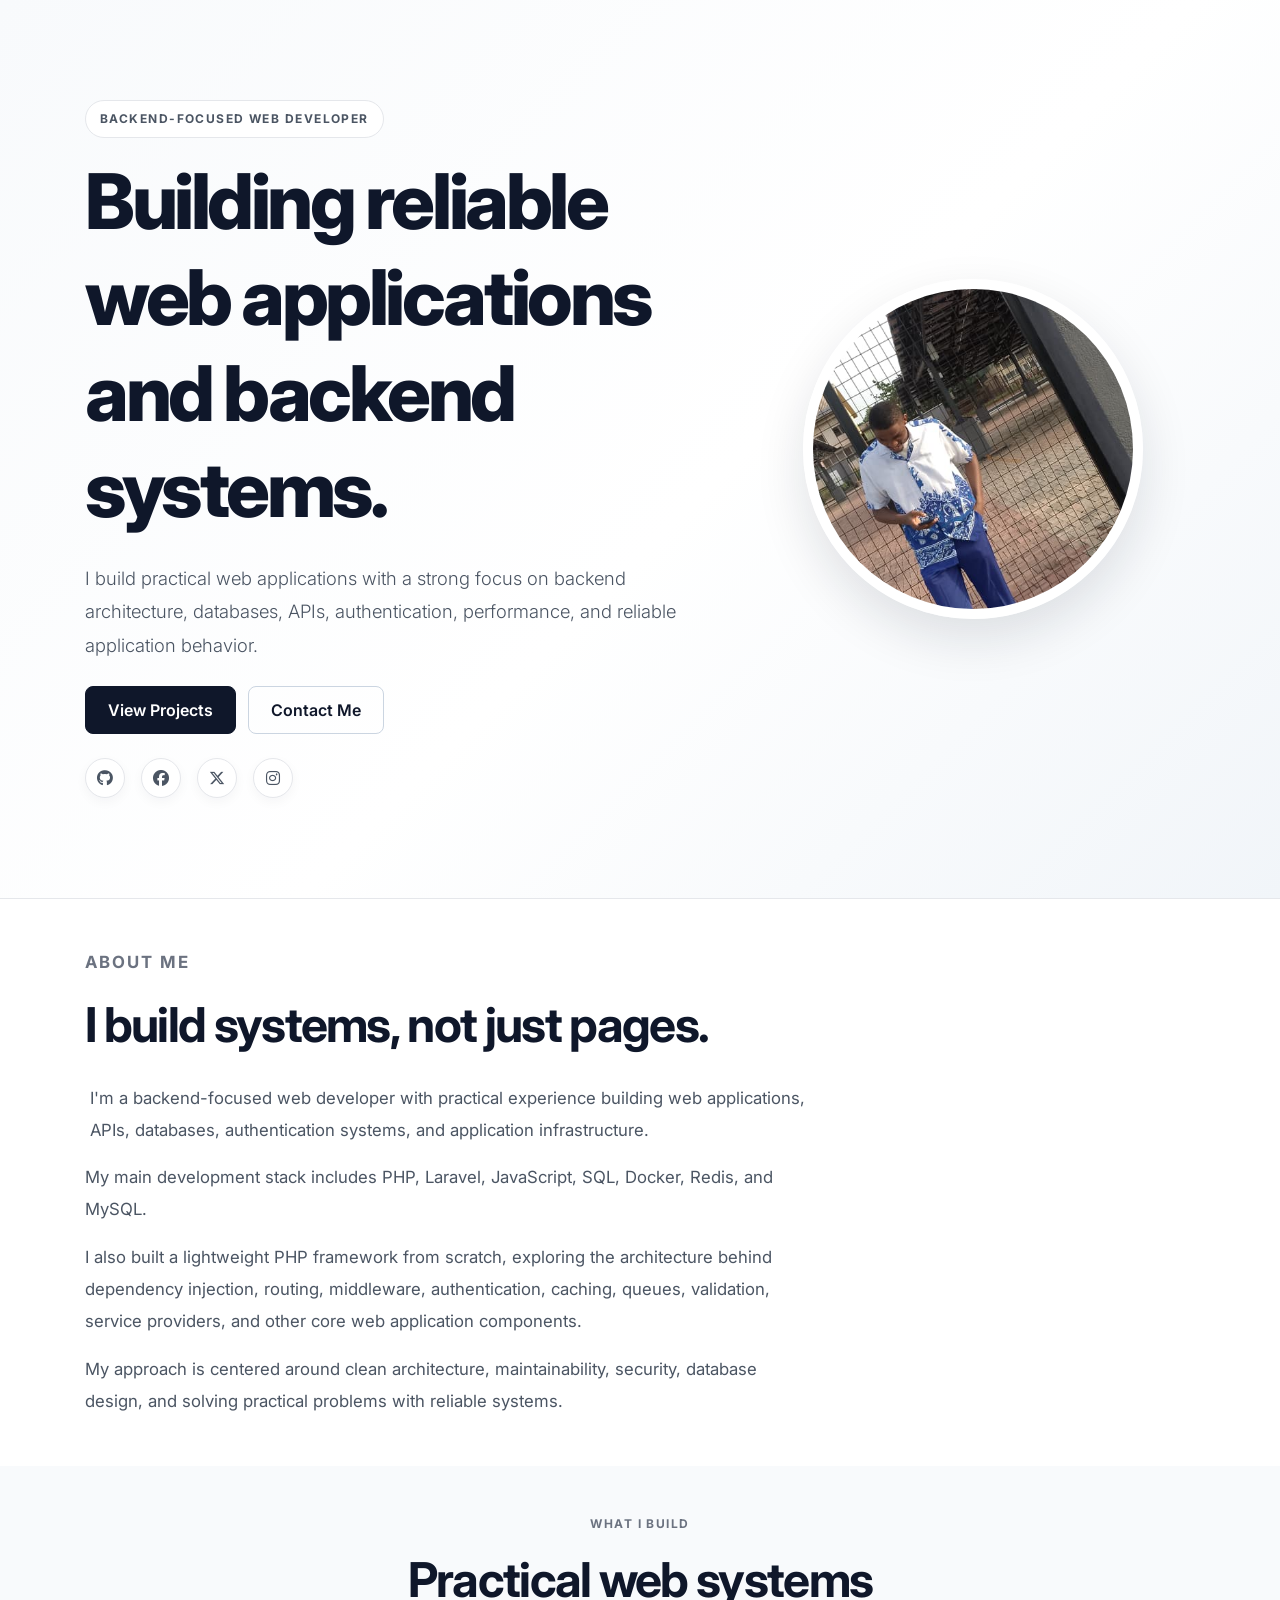
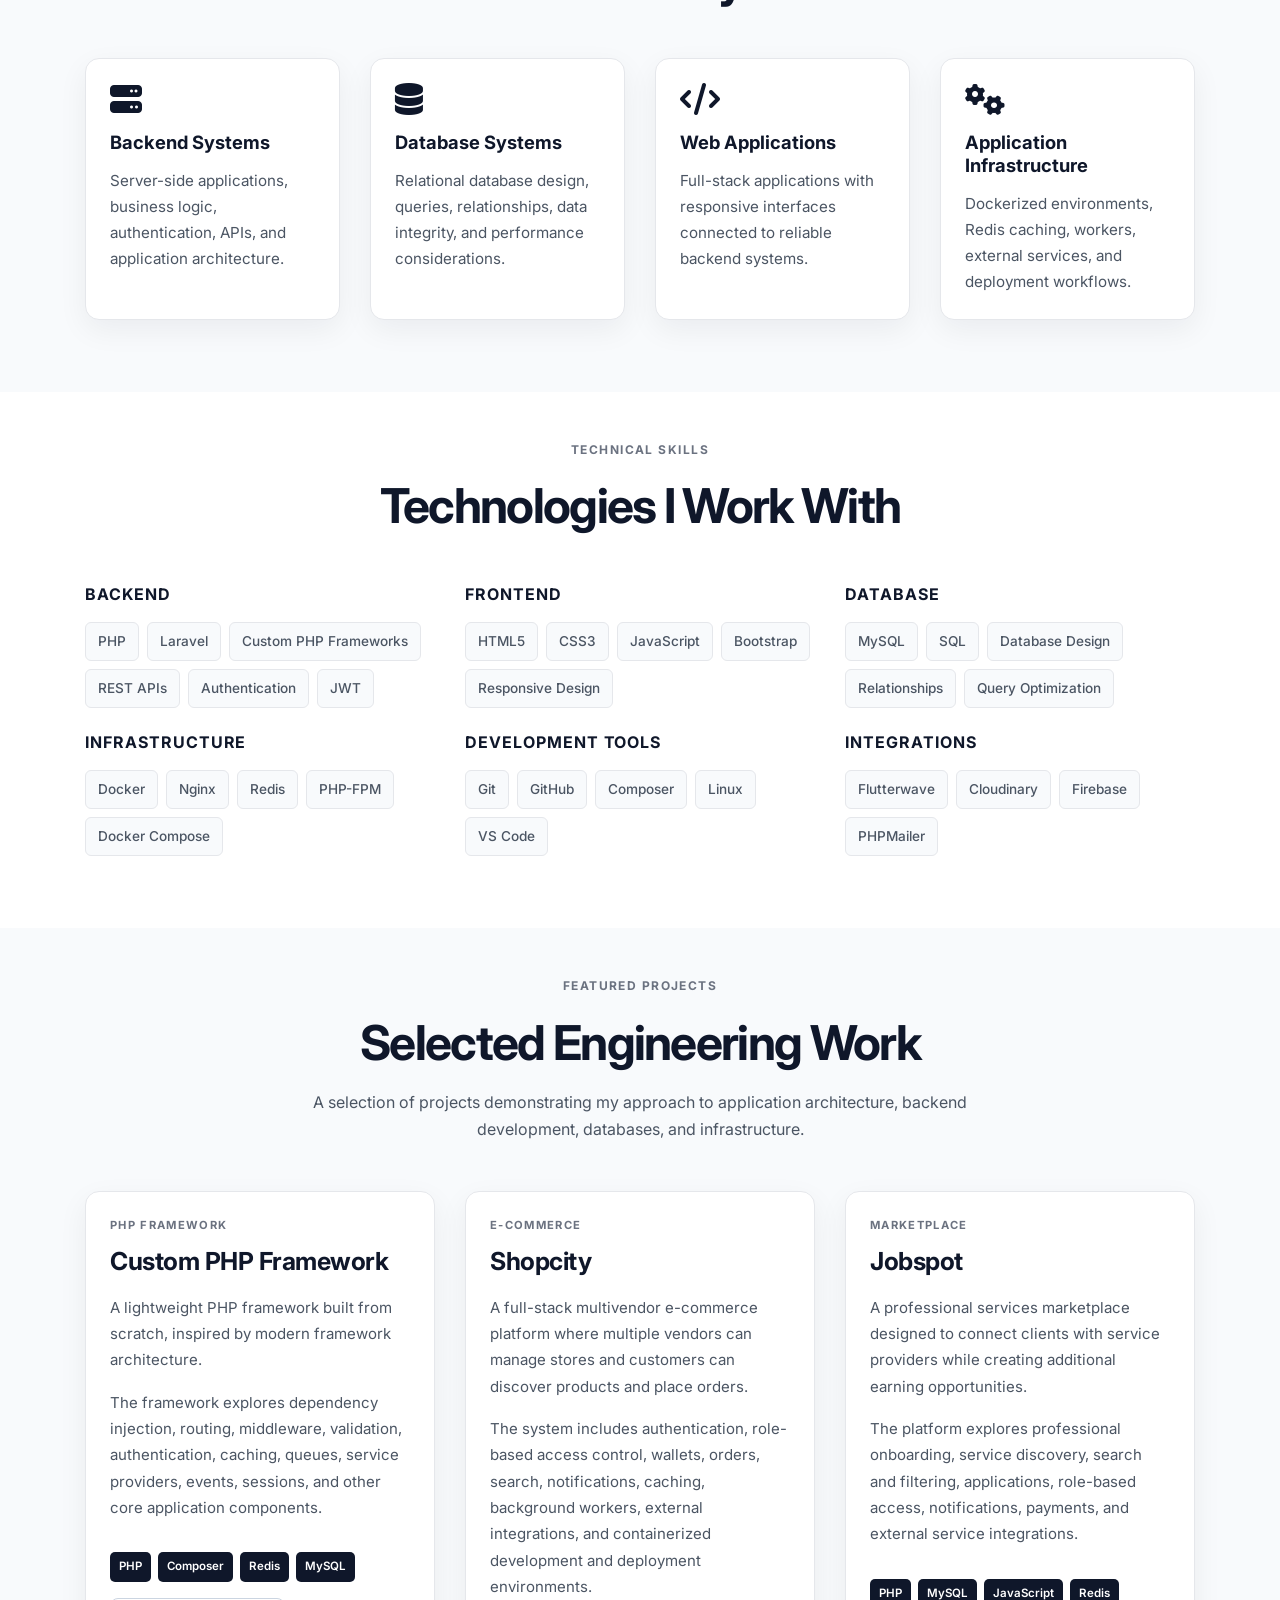
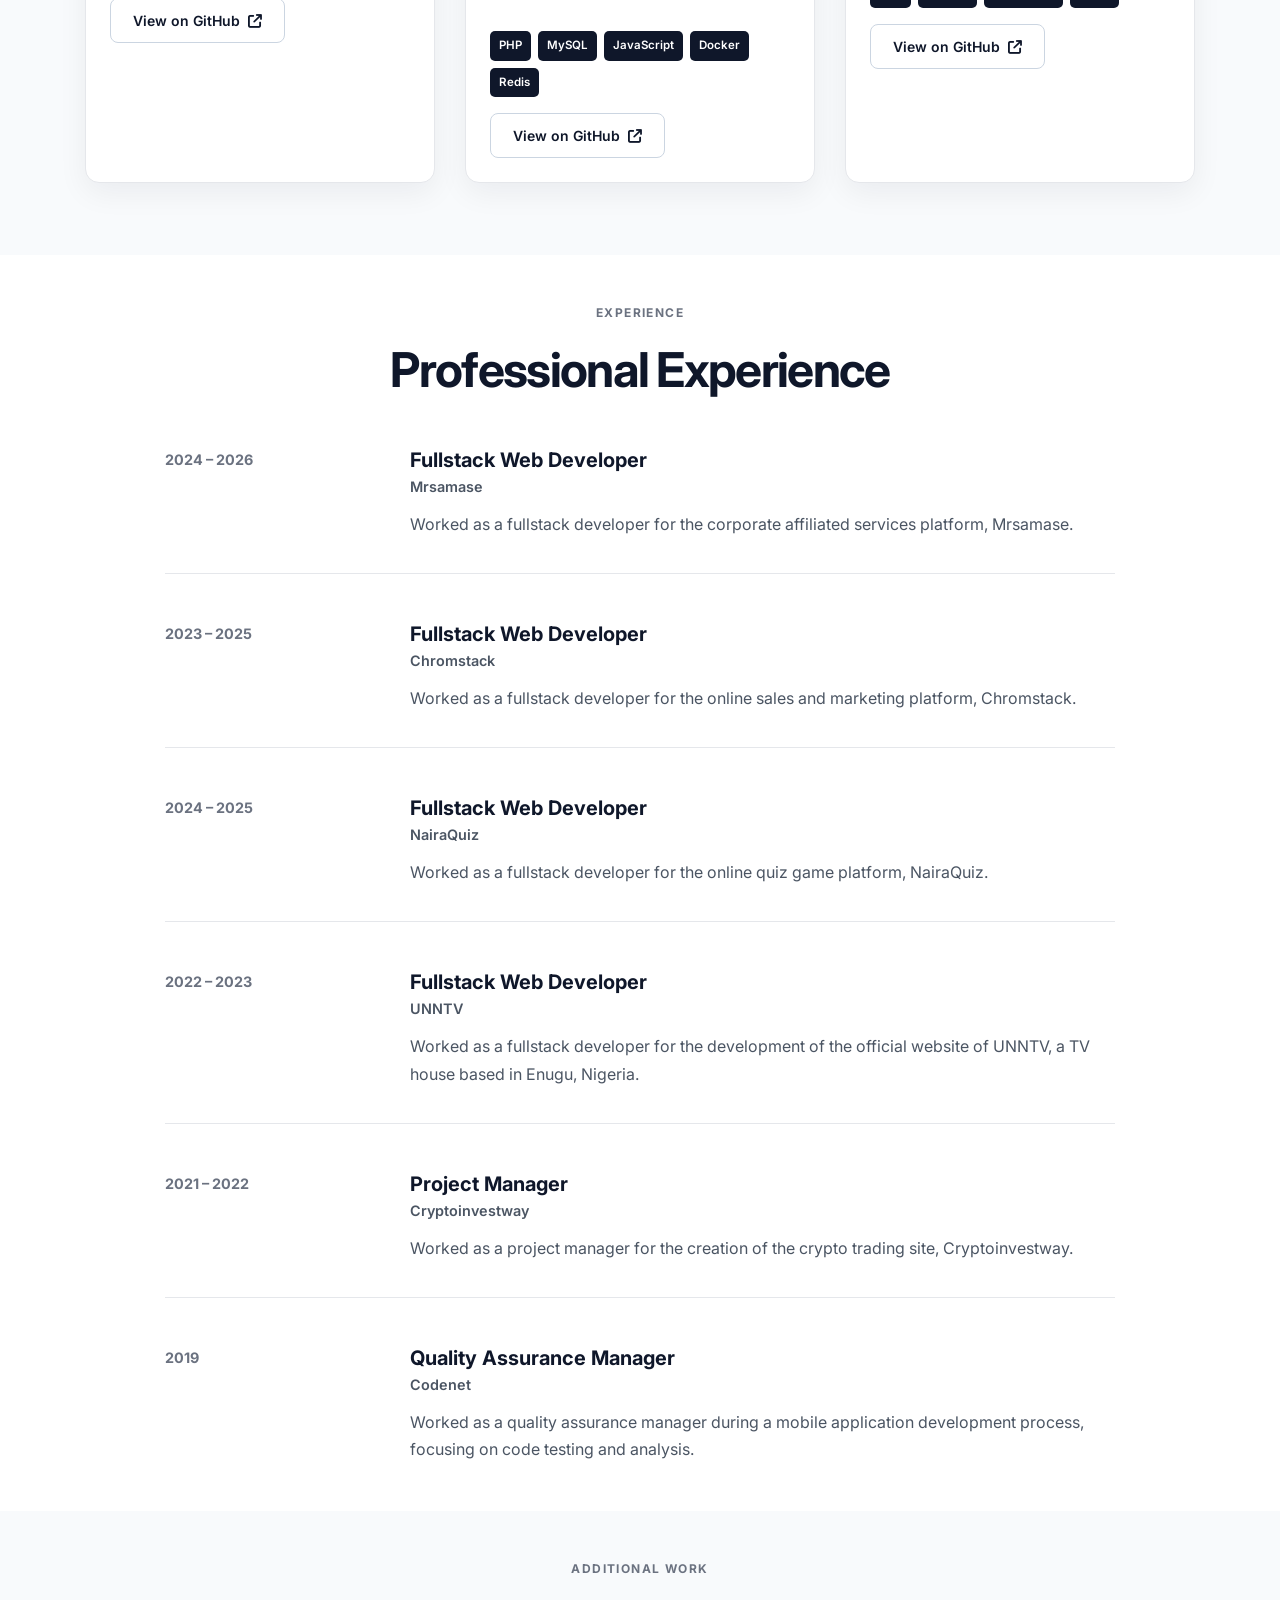
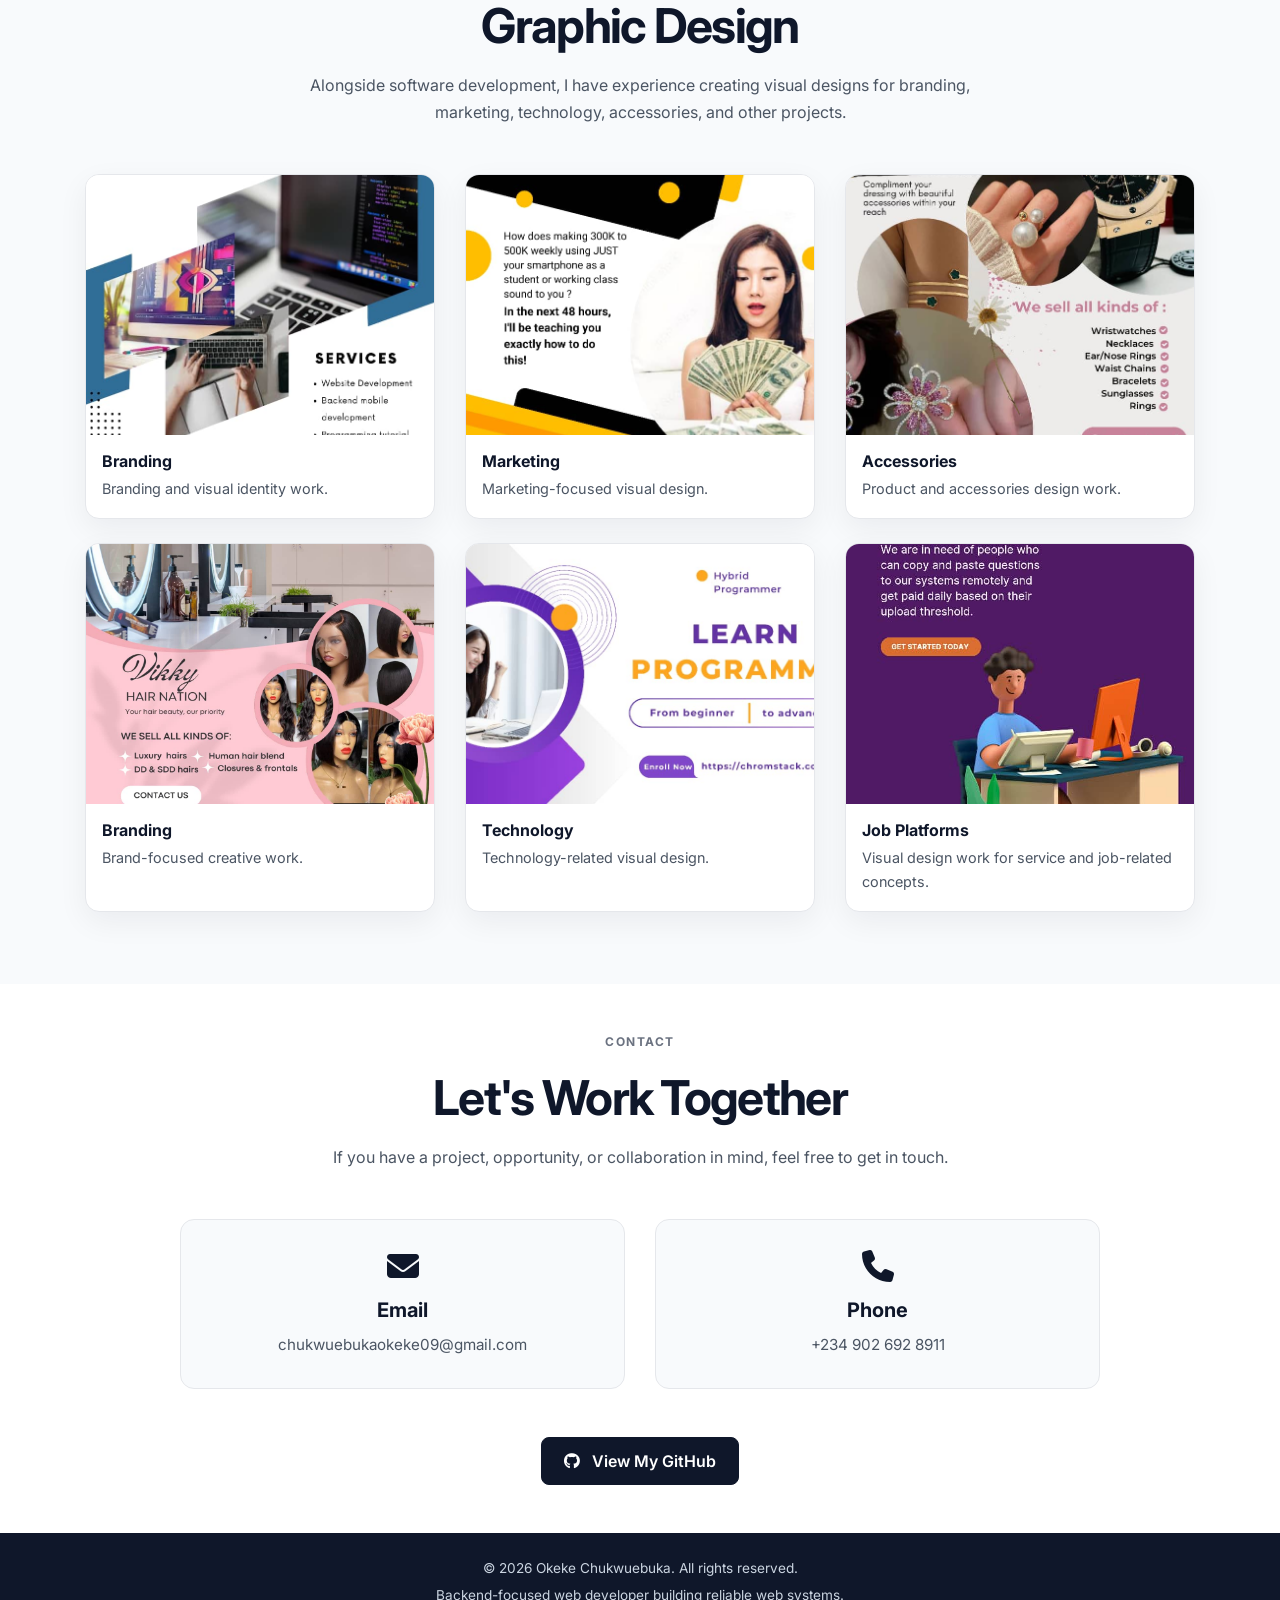
==== commit 0be86a19: "Minor updates" ====
--- a/index.html
+++ b/index.html
@@ -24,7 +24,7 @@
     <link rel="stylesheet" href="https://cdn.jsdelivr.net/npm/bootstrap@4.5.2/dist/css/bootstrap.min.css">
 
     <!-- Existing Portfolio Styles -->
-    <link rel="stylesheet" href="assets/css/resume.css">
+    <link rel="stylesheet" href="assets/css/resume.css?v=1.0.0">
 </head>
 
 <body>
@@ -1047,7 +1047,7 @@
             <div class="text-center mt-4">
 
                 <a href="https://github.com/D-exceptional" target="_blank" rel="noopener noreferrer"
-                    class="btn btn-dark">
+                    class="btn btn-primary">
 
                     <i class="fab fa-github mr-2"></i>
                     View My GitHub
@@ -1085,7 +1085,7 @@
     <!-- =========================
         BACK TO TOP
     ========================== -->
-    <a href="#" class="btn btn-primary back-to-top"><i class="fa fa-arrow-up"></i></a>
+    <a href="#" class="btn-primary back-to-top" style="display: none;"><i class="fa fa-arrow-up"></i></a>
 
 
     <!-- =========================
@@ -1094,13 +1094,11 @@
 
     <script src="assets/js/jquery-3.6.4.min.js"></script>
 
-    <script src="https://cdn.jsdelivr.net/npm/popper.js@1.16.1/dist/umd/popper.min.js">
-    </script>
-
-    <script src="https://cdn.jsdelivr.net/npm/bootstrap@4.5.2/dist/js/bootstrap.min.js">
-    </script>
-
-    <script src="assets/js/resume.js"></script>
+    <script src="https://cloudflare.com"></script>
+
+    <script src="https://cdn.jsdelivr.net/npm/bootstrap@4.5.2/dist/js/bootstrap.min.js"></script>
+
+    <script src="assets/js/resume.js?v=1.0.0"></script>
 
 </body>
 
--- a/assets/css/resume.css
+++ b/assets/css/resume.css
@@ -234,12 +234,18 @@
 /* =========================================================
    SOCIAL LINKS
    ========================================================= */
+.social-links {
+  display: flex;
+  flex-direction: row;
+  align-items: center;
+  justify-content: flex-start;
+}
 
 .social-links a {
   display: inline-flex;
 
   align-items: center;
-  justify-content: space-around;
+  justify-content: center;
 
   width: 40px;
   height: 40px;
